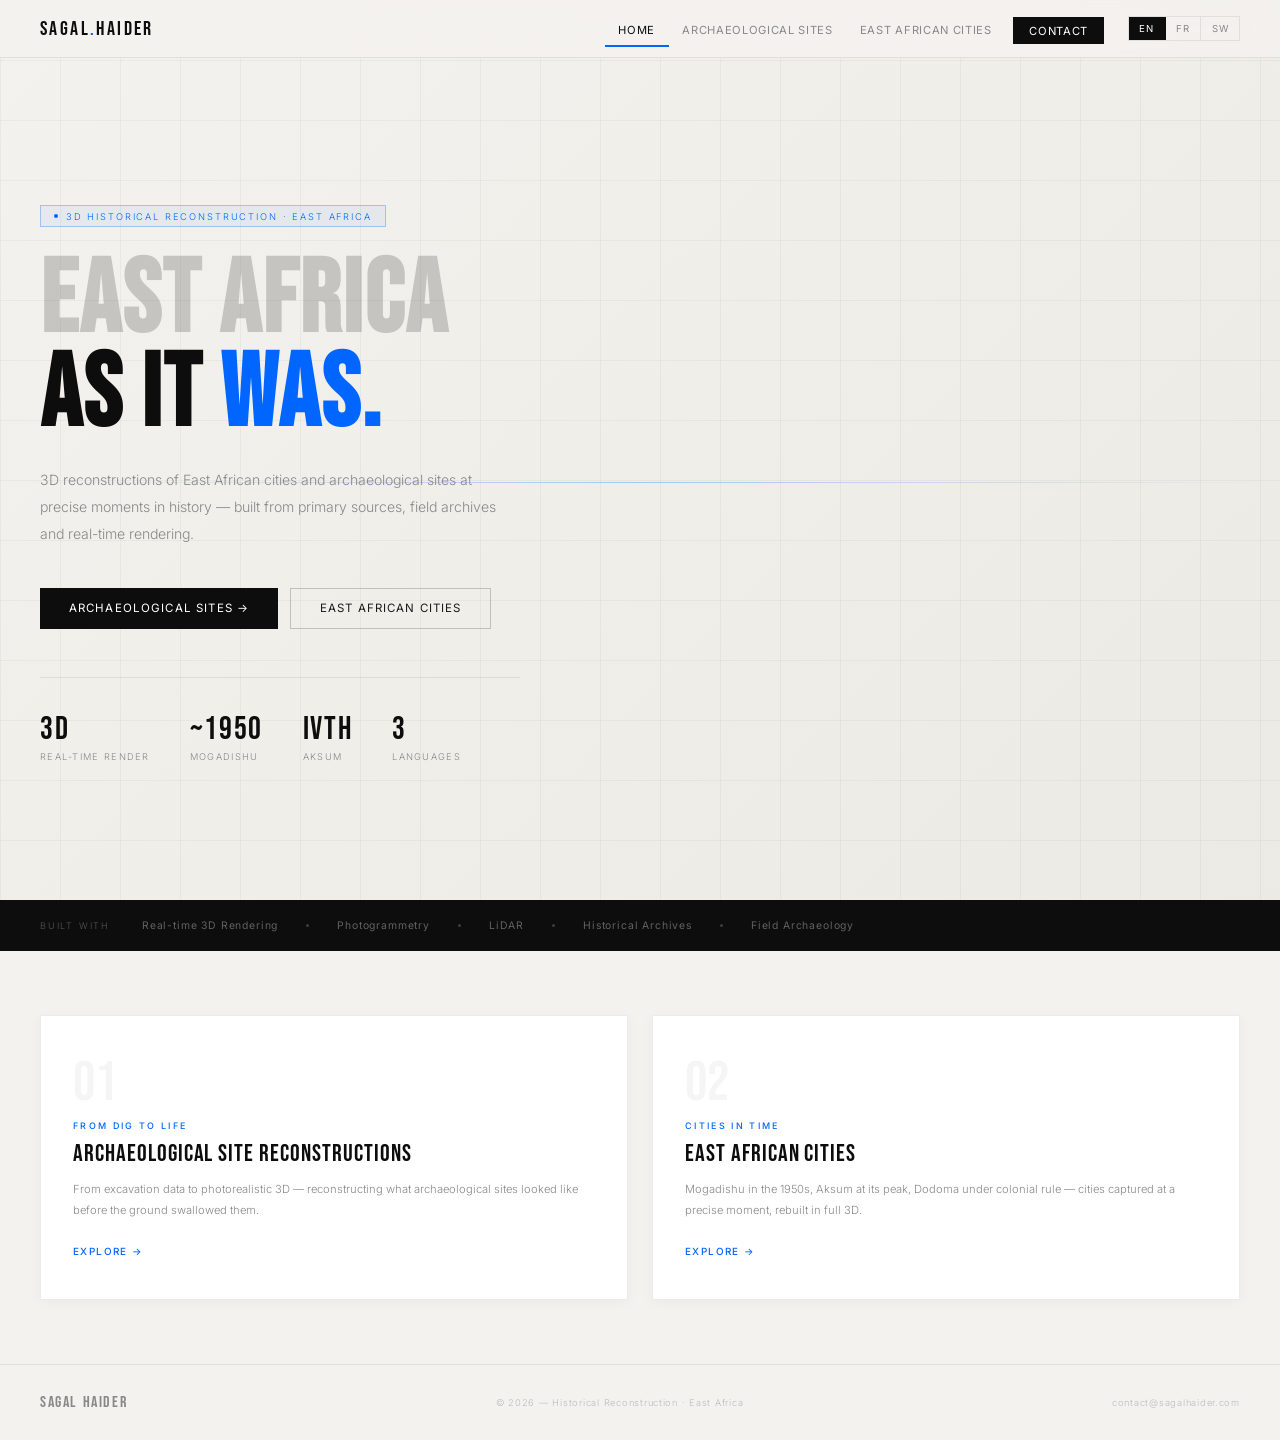
==== index.html @ 7bf19ecd "Premier import du site sagalhaider.com complet" ====
<!DOCTYPE html>
<html lang="en">
<head>
<meta charset="UTF-8">
<meta name="viewport" content="width=device-width, initial-scale=1.0">
<title>Sagal Haider — Historical Reconstruction</title>
<link href="https://fonts.googleapis.com/css2?family=Bebas+Neue&family=Inter:wght@300;400;500;600&display=swap" rel="stylesheet">
<style>
*,*::before,*::after{margin:0;padding:0;box-sizing:border-box}
:root{--bg:#f4f2ee;--bg2:#eceae4;--dark:#0d0d0d;--blue:#0066ff;--blue-light:rgba(0,102,255,0.08);--border:rgba(0,0,0,0.08);--muted:#888;--text:#1a1a1a}
html{scroll-behavior:smooth}
body{background:var(--bg);color:var(--text);font-family:'Inter',sans-serif;font-weight:300;overflow-x:hidden}
nav{position:fixed;top:0;left:0;right:0;z-index:100;display:flex;justify-content:space-between;align-items:center;padding:1rem 2.5rem;background:rgba(244,242,238,0.94);backdrop-filter:blur(16px);border-bottom:1px solid var(--border)}
.nav-logo{font-family:'Bebas Neue',sans-serif;font-size:1.25rem;letter-spacing:0.12em;color:var(--dark)}
.nav-logo span{color:var(--blue)}
.nav-right{display:flex;align-items:center;gap:0.5rem}
.nav-links{display:flex;gap:0;list-style:none;align-items:center}
.nav-links a{color:var(--muted);text-decoration:none;font-size:0.7rem;letter-spacing:0.06em;padding:0.45rem 0.85rem;transition:color 0.2s;text-transform:uppercase;font-weight:400}
.nav-links a:hover{color:var(--dark)}
.nav-links a.active{color:var(--dark);border-bottom:2px solid var(--blue)}
.nav-links a.nav-cta{background:var(--dark);color:#fff;padding:0.42rem 1rem;margin-left:0.5rem;border-bottom:none}
.nav-links a.nav-cta:hover{background:var(--blue)}
.lang-switcher{display:flex;border:1px solid var(--border);overflow:hidden;margin-left:1rem}
.lang-btn{padding:0.38rem 0.65rem;font-size:0.6rem;letter-spacing:0.1em;cursor:pointer;border:none;background:none;color:var(--muted);font-family:'Inter',sans-serif;transition:all 0.2s;border-right:1px solid var(--border);font-weight:400}
.lang-btn:last-child{border-right:none}
.lang-btn.active{background:var(--dark);color:#fff}
.hamburger{display:none;flex-direction:column;gap:5px;cursor:pointer;padding:4px;background:none;border:none}
.hamburger span{display:block;width:22px;height:1.5px;background:var(--dark);transition:all 0.3s}
.mobile-menu{display:none;position:fixed;top:56px;left:0;right:0;bottom:0;background:var(--bg);z-index:99;flex-direction:column;padding:2rem;gap:0;border-top:1px solid var(--border);overflow-y:auto}
.mobile-menu.open{display:flex}
.mobile-menu a{color:var(--text);text-decoration:none;font-size:1.1rem;font-weight:400;padding:1rem 0;border-bottom:1px solid var(--border);letter-spacing:0.05em}
.mobile-menu a.nav-cta{margin-top:1rem;background:var(--dark);color:#fff;padding:0.85rem 1.5rem;text-align:center;border-bottom:none}
.mobile-lang{display:flex;gap:0.5rem;margin-top:1.5rem}
.mobile-lang button{flex:1;padding:0.65rem;font-size:0.75rem;letter-spacing:0.1em;cursor:pointer;border:1px solid var(--border);background:none;color:var(--muted);font-family:'Inter',sans-serif;font-weight:400}
.mobile-lang button.active{background:var(--dark);color:#fff;border-color:var(--dark)}
.hero{min-height:100vh;display:flex;flex-direction:column;justify-content:center;align-items:flex-start;position:relative;overflow:hidden;padding:7rem 2.5rem 3rem}
.hero-bg{position:absolute;inset:0;background:linear-gradient(135deg,var(--bg) 0%,var(--bg2) 100%)}
.hero-grid{position:absolute;inset:0;background-image:linear-gradient(rgba(0,0,0,0.04) 1px,transparent 1px),linear-gradient(90deg,rgba(0,0,0,0.04) 1px,transparent 1px);background-size:60px 60px}
.hero-scan{position:absolute;left:0;right:0;height:1px;background:linear-gradient(90deg,transparent,rgba(0,102,255,0.3),transparent);animation:scan 7s linear infinite}
@keyframes scan{0%{top:0;opacity:1}100%{top:100%;opacity:0}}
.hero-content{position:relative;z-index:2;max-width:700px}
.hero-tag{display:inline-flex;align-items:center;gap:0.5rem;padding:0.28rem 0.8rem;border:1px solid rgba(0,102,255,0.3);background:rgba(0,102,255,0.06);font-size:0.58rem;letter-spacing:0.2em;text-transform:uppercase;color:var(--blue);margin-bottom:1.75rem}
.hero-dot{width:4px;height:4px;border-radius:50%;background:var(--blue);animation:blink 2s ease infinite}
@keyframes blink{0%,100%{opacity:1}50%{opacity:0.2}}
h1{font-family:'Bebas Neue',sans-serif;font-size:clamp(3.5rem,8vw,6.5rem);line-height:0.92;letter-spacing:0.02em;margin-bottom:1.5rem;color:var(--dark)}
h1 .blue{color:var(--blue)}
h1 .dim{color:rgba(0,0,0,0.18)}
.hero-sub{font-size:0.88rem;line-height:1.9;color:var(--muted);max-width:480px;margin-bottom:2.5rem}
.hero-actions{display:flex;gap:0.75rem;flex-wrap:wrap}
.btn-dark{display:inline-flex;align-items:center;gap:0.5rem;padding:0.8rem 1.8rem;background:var(--dark);color:#fff;font-size:0.72rem;letter-spacing:0.1em;text-transform:uppercase;cursor:pointer;border:none;font-family:'Inter',sans-serif;transition:background 0.2s;font-weight:400}
.btn-dark:hover{background:var(--blue)}
.btn-outline{display:inline-flex;align-items:center;gap:0.5rem;padding:0.8rem 1.8rem;border:1px solid rgba(0,0,0,0.2);color:var(--text);font-size:0.72rem;letter-spacing:0.1em;text-transform:uppercase;cursor:pointer;background:none;font-family:'Inter',sans-serif;transition:all 0.2s;font-weight:400}
.btn-outline:hover{border-color:var(--dark);color:var(--dark)}
.hero-stats{display:flex;gap:2.5rem;margin-top:3rem;padding-top:2rem;border-top:1px solid var(--border);flex-wrap:wrap}
.sv{font-family:'Bebas Neue',sans-serif;font-size:2rem;letter-spacing:0.05em;color:var(--dark)}
.sl{font-size:0.58rem;letter-spacing:0.14em;text-transform:uppercase;color:var(--muted);margin-top:0.1rem}
.tech-strip{padding:1.2rem 2.5rem;background:var(--dark);display:flex;align-items:center;gap:2rem;overflow-x:auto}
.ts-label{font-size:0.56rem;letter-spacing:0.2em;text-transform:uppercase;color:rgba(255,255,255,0.3);white-space:nowrap}
.ts-items{display:flex;gap:1.75rem;align-items:center}
.ts-dot{width:3px;height:3px;border-radius:50%;background:rgba(255,255,255,0.2)}
.ts-item{font-size:0.65rem;letter-spacing:0.08em;color:rgba(255,255,255,0.35);white-space:nowrap;font-weight:400}
.entry-section{padding:4rem 2.5rem}
.entry-cards{display:grid;grid-template-columns:1fr 1fr;gap:1.5rem}
.entry-card{background:#fff;border:1px solid var(--border);padding:2.5rem 2rem;cursor:pointer;position:relative;overflow:hidden;transition:all 0.3s;box-shadow:0 2px 12px rgba(0,0,0,0.04)}
.entry-card:hover{box-shadow:0 8px 32px rgba(0,0,0,0.1);border-color:rgba(0,102,255,0.2);transform:translateY(-2px)}
.entry-card::after{content:'';position:absolute;bottom:0;left:0;right:0;height:3px;background:var(--blue);transform:scaleX(0);transform-origin:left;transition:transform 0.35s}
.entry-card:hover::after{transform:scaleX(1)}
.entry-num{font-family:'Bebas Neue',sans-serif;font-size:3.5rem;color:rgba(0,0,0,0.04);line-height:1;margin-bottom:0.5rem}
.entry-label{font-size:0.56rem;letter-spacing:0.26em;text-transform:uppercase;color:var(--blue);margin-bottom:0.6rem;font-weight:500}
.entry-title{font-family:'Bebas Neue',sans-serif;font-size:1.5rem;letter-spacing:0.04em;margin-bottom:0.75rem;line-height:1.1;color:var(--dark)}
.entry-desc{font-size:0.7rem;line-height:1.85;color:var(--muted)}
.entry-arrow{display:inline-flex;align-items:center;gap:0.4rem;margin-top:1.5rem;font-size:0.62rem;letter-spacing:0.14em;text-transform:uppercase;color:var(--blue);font-weight:500;transition:gap 0.2s}
.entry-card:hover .entry-arrow{gap:0.7rem}
.page{display:none;min-height:100vh;padding:6rem 2.5rem 3rem}
.page.active{display:block}
.back-btn{display:inline-flex;align-items:center;gap:0.5rem;font-size:0.62rem;letter-spacing:0.14em;text-transform:uppercase;color:var(--muted);cursor:pointer;border:none;background:none;font-family:'Inter',sans-serif;margin-bottom:2rem;transition:color 0.2s;font-weight:400}
.back-btn:hover{color:var(--dark)}
.page-header{margin-bottom:3rem;padding-bottom:2rem;border-bottom:1px solid var(--border)}
.page-eye{font-size:0.58rem;letter-spacing:0.26em;text-transform:uppercase;color:var(--blue);margin-bottom:0.5rem;font-weight:500}
.page-title{font-family:'Bebas Neue',sans-serif;font-size:clamp(2.2rem,5vw,3.5rem);letter-spacing:0.04em;color:var(--dark)}
.page-sub{font-size:0.76rem;line-height:1.9;color:var(--muted);max-width:540px;margin-top:0.65rem}
.video-grid{display:grid;grid-template-columns:repeat(2,1fr);gap:1.5rem}
.video-card{background:#fff;border:1px solid var(--border);overflow:hidden;box-shadow:0 2px 12px rgba(0,0,0,0.04)}
.video-slot{position:relative;aspect-ratio:16/9;background:var(--dark);overflow:hidden;cursor:pointer}
.video-slot video{width:100%;height:100%;object-fit:cover;display:block}
.video-placeholder{width:100%;height:100%;display:flex;flex-direction:column;align-items:center;justify-content:center;gap:0.75rem;background:linear-gradient(135deg,#111 0%,#1a1a2e 100%)}
.video-grid-lines{position:absolute;inset:0;background-image:linear-gradient(rgba(255,255,255,0.03) 1px,transparent 1px),linear-gradient(90deg,rgba(255,255,255,0.03) 1px,transparent 1px);background-size:40px 40px}
.play-btn{width:52px;height:52px;border-radius:50%;background:rgba(0,102,255,0.9);display:flex;align-items:center;justify-content:center;position:relative;z-index:1;transition:transform 0.2s;cursor:pointer}
.play-btn:hover{transform:scale(1.1)}
.video-label-overlay{position:absolute;bottom:0;left:0;right:0;padding:1rem;background:linear-gradient(to top,rgba(0,0,0,0.7),transparent);z-index:1}
.video-badge{font-size:0.52rem;letter-spacing:0.2em;text-transform:uppercase;color:rgba(255,255,255,0.5);margin-bottom:0.2rem}
.video-title-overlay{font-size:0.78rem;color:#fff;font-weight:500}
.video-info{padding:1.25rem}
.video-loc{font-size:0.56rem;letter-spacing:0.22em;text-transform:uppercase;color:var(--blue);margin-bottom:0.3rem;font-weight:500}
.video-name{font-size:0.9rem;font-weight:500;color:var(--dark);margin-bottom:0.4rem}
.video-desc{font-size:0.68rem;line-height:1.8;color:var(--muted)}
.video-tags{display:flex;gap:0.3rem;flex-wrap:wrap;margin-top:0.85rem}
.vtag{font-size:0.5rem;letter-spacing:0.1em;text-transform:uppercase;padding:0.2rem 0.5rem;border:1px solid var(--border);color:var(--muted)}
.approach{margin-top:3rem;padding:2.5rem;background:var(--dark);display:grid;grid-template-columns:1fr 1.6fr;gap:3.5rem;align-items:center}
.aq{font-family:'Bebas Neue',sans-serif;font-size:clamp(1.6rem,2.5vw,2.4rem);line-height:1.1;letter-spacing:0.04em;color:#fff}
.aq .blue{color:#4d94ff}
.ab p{font-size:0.74rem;line-height:2;color:rgba(255,255,255,0.45)}
.ab p+p{margin-top:0.75rem}
.contact-grid{display:grid;grid-template-columns:1fr 1.2fr;gap:4rem;align-items:start}
.contact-info p{font-size:0.76rem;line-height:2;color:var(--muted);margin-bottom:1.25rem}
.contact-mail{display:inline-flex;align-items:center;gap:0.4rem;font-size:0.78rem;color:var(--blue);text-decoration:none;font-weight:500;border-bottom:1px solid rgba(0,102,255,0.3);padding-bottom:0.2rem}
.form-group{margin-bottom:1.1rem}
.form-label{display:block;font-size:0.58rem;letter-spacing:0.18em;text-transform:uppercase;color:var(--muted);margin-bottom:0.45rem;font-weight:500}
.form-input,.form-textarea,.form-select{width:100%;background:#fff;border:1px solid var(--border);color:var(--text);font-family:'Inter',sans-serif;font-size:0.78rem;padding:0.7rem 0.95rem;outline:none;transition:border-color 0.2s;font-weight:300;-webkit-appearance:none}
.form-input:focus,.form-textarea:focus,.form-select:focus{border-color:var(--blue)}
.form-textarea{resize:vertical;min-height:110px}
.submit-btn{width:100%;padding:0.88rem;background:var(--dark);color:#fff;border:none;font-family:'Inter',sans-serif;font-size:0.72rem;letter-spacing:0.14em;text-transform:uppercase;cursor:pointer;transition:background 0.2s;margin-top:0.5rem;font-weight:400}
.submit-btn:hover{background:var(--blue)}
.success-msg{display:none;padding:0.9rem;border:1px solid rgba(0,102,255,0.25);background:rgba(0,102,255,0.06);font-size:0.7rem;color:var(--blue);margin-top:0.75rem}
footer{padding:1.75rem 2.5rem;display:flex;justify-content:space-between;align-items:center;border-top:1px solid var(--border);flex-wrap:wrap;gap:0.75rem}
.fb{font-family:'Bebas Neue',sans-serif;font-size:1rem;letter-spacing:0.1em;color:var(--muted)}
.fc{font-size:0.58rem;color:#bbb;letter-spacing:0.08em}
@media(max-width:768px){
  nav{padding:1rem 1.25rem}
  .nav-links{display:none}
  .hamburger{display:flex}
  .lang-switcher{display:none}
  .hero{padding:5.5rem 1.25rem 2.5rem}
  h1{font-size:clamp(3rem,12vw,4.5rem)}
  .hero-stats{gap:1.5rem}
  .entry-section{padding:2.5rem 1.25rem}
  .entry-cards{grid-template-columns:1fr;gap:1rem}
  .page{padding:5rem 1.25rem 2.5rem}
  .video-grid{grid-template-columns:1fr}
  .approach{grid-template-columns:1fr;gap:1.5rem;padding:1.75rem}
  .contact-grid{grid-template-columns:1fr;gap:2rem}
  .tech-strip{padding:1rem 1.25rem}
  footer{padding:1.5rem 1.25rem}
}
</style>
</head>
<body>

<nav>
  <div class="nav-logo">SAGAL<span>.</span>HAIDER</div>
  <div class="nav-right">
    <ul class="nav-links">
      <li><a href="#" onclick="showHome(event)" class="active" id="nav-home" data-i18n="nav.home">Home</a></li>
      <li><a href="#" onclick="showPage('archaeology',event)" id="nav-archaeology" data-i18n="nav.archaeology">Archaeological Sites</a></li>
      <li><a href="#" onclick="showPage('cities',event)" id="nav-cities" data-i18n="nav.cities">East African Cities</a></li>
      <li><a href="#" onclick="showPage('contact',event)" id="nav-contact" class="nav-cta" data-i18n="nav.contact">Contact</a></li>
    </ul>
    <div class="lang-switcher">
      <button class="lang-btn active" onclick="setLang('en',this)">EN</button>
      <button class="lang-btn" onclick="setLang('fr',this)">FR</button>
      <button class="lang-btn" onclick="setLang('sw',this)">SW</button>
    </div>
    <button class="hamburger" onclick="toggleMenu()" aria-label="Menu">
      <span></span><span></span><span></span>
    </button>
  </div>
</nav>

<div class="mobile-menu" id="mobile-menu">
  <a href="#" onclick="showHome(event);toggleMenu()">&#127968; <span data-i18n="nav.home">Home</span></a>
  <a href="#" onclick="showPage('archaeology',event);toggleMenu()" data-i18n="nav.archaeology">Archaeological Sites</a>
  <a href="#" onclick="showPage('cities',event);toggleMenu()" data-i18n="nav.cities">East African Cities</a>
  <a href="#" onclick="showPage('contact',event);toggleMenu()" class="nav-cta" data-i18n="nav.contact">Contact</a>
  <div class="mobile-lang">
    <button class="active" onclick="setLang('en',this);syncMobileLang(this)">EN</button>
    <button onclick="setLang('fr',this);syncMobileLang(this)">FR</button>
    <button onclick="setLang('sw',this);syncMobileLang(this)">SW</button>
  </div>
</div>

<!-- HOME -->
<div id="page-home">
  <section class="hero">
    <div class="hero-bg"></div>
    <div class="hero-grid"></div>
    <div class="hero-scan"></div>
    <div class="hero-content">
      <div class="hero-tag"><span class="hero-dot"></span><span data-i18n="hero.tag">3D Historical Reconstruction · East Africa</span></div>
      <h1><span class="dim" data-i18n="hero.h1a">East Africa</span><br><span data-i18n="hero.h1b2">as it </span><span class="blue" data-i18n="hero.h1b">was.</span></h1>
      <p class="hero-sub" data-i18n="hero.sub">3D reconstructions of East African cities and archaeological sites at precise moments in history — built from primary sources, field archives and real-time rendering.</p>
      <div class="hero-actions">
        <button class="btn-dark" onclick="showPage('archaeology',null)" data-i18n="cta.arch">Archaeological Sites &#8594;</button>
        <button class="btn-outline" onclick="showPage('cities',null)" data-i18n="cta.cities">East African Cities</button>
      </div>
      <div class="hero-stats">
        <div><div class="sv">3D</div><div class="sl" data-i18n="stat.render">Real-time render</div></div>
        <div><div class="sv">~1950</div><div class="sl">Mogadishu</div></div>
        <div><div class="sv">IVth</div><div class="sl">Aksum</div></div>
        <div><div class="sv">3</div><div class="sl" data-i18n="stat.lang">Languages</div></div>
      </div>
    </div>
  </section>
  <div class="tech-strip">
    <span class="ts-label">Built with</span>
    <div class="ts-items">
      <span class="ts-item">Real-time 3D Rendering</span><span class="ts-dot"></span>
      <span class="ts-item">Photogrammetry</span><span class="ts-dot"></span>
      <span class="ts-item">LiDAR</span><span class="ts-dot"></span>
      <span class="ts-item">Historical Archives</span><span class="ts-dot"></span>
      <span class="ts-item">Field Archaeology</span>
    </div>
  </div>
  <div class="entry-section">
    <div class="entry-cards">
      <div class="entry-card" onclick="showPage('archaeology',null)">
        <div class="entry-num">01</div>
        <div class="entry-label" data-i18n="card1.label">From dig to life</div>
        <div class="entry-title" data-i18n="card1.title">Archaeological Site Reconstructions</div>
        <p class="entry-desc" data-i18n="card1.desc">From excavation data to photorealistic 3D — reconstructing what archaeological sites looked like before the ground swallowed them.</p>
        <div class="entry-arrow" data-i18n="explore">Explore &#8594;</div>
      </div>
      <div class="entry-card" onclick="showPage('cities',null)">
        <div class="entry-num">02</div>
        <div class="entry-label" data-i18n="card2.label">Cities in time</div>
        <div class="entry-title" data-i18n="card2.title">East African Cities</div>
        <p class="entry-desc" data-i18n="card2.desc">Mogadishu in the 1950s, Aksum at its peak, Dodoma under colonial rule — cities captured at a precise moment, rebuilt in full 3D.</p>
        <div class="entry-arrow" data-i18n="explore">Explore &#8594;</div>
      </div>
    </div>
  </div>
  <footer><div class="fb">SAGAL HAIDER</div><div class="fc" data-i18n="footer.copy">&#169; 2026 &#8212; Historical Reconstruction &#183; East Africa</div><div class="fc">contact@sagalhaider.com</div></footer>
</div>

<!-- ARCHAEOLOGY PAGE -->
<div id="page-archaeology" class="page">
  <button class="back-btn" onclick="showHome(null)">&#8592; <span data-i18n="back">Back</span></button>
  <div class="page-header">
    <div class="page-eye">01 &#183; <span data-i18n="card1.label">From dig to life</span></div>
    <div class="page-title" data-i18n="card1.title">Archaeological Site Reconstructions</div>
    <p class="page-sub" data-i18n="arch.sub">Using excavation reports, field surveys and photogrammetry to reconstruct sites as they once stood &#8212; with rigour and no romanticism.</p>
  </div>
  <div class="video-grid">
    <div class="video-card">
      <div class="video-slot">
        <!-- Replace with: <video src="videos/opone.mp4" controls poster="images/opone-thumb.jpg"></video> -->
        <div class="video-placeholder">
          <div class="video-grid-lines"></div>
          <div class="play-btn"><svg width="16" height="18" viewBox="0 0 16 18" fill="white"><path d="M1 1l14 8L1 17V1z"/></svg></div>
        </div>
        <div class="video-label-overlay">
          <div class="video-badge">IInd century &#183; Somalia</div>
          <div class="video-title-overlay">Port of Opone &#8212; Flyover</div>
        </div>
      </div>
      <div class="video-info">
        <div class="video-loc">Somalia &#183; Opone</div>
        <div class="video-name" data-i18n="opone.title">The Port of Opone</div>
        <p class="video-desc" data-i18n="opone.desc">Aerial flyover of the ancient Somali trading port at its commercial peak &#8212; reconstructed from excavation data.</p>
        <div class="video-tags"><span class="vtag">Flyover</span><span class="vtag">Excavation data</span><span class="vtag">Photogrammetry</span></div>
      </div>
    </div>
    <div class="video-card">
      <div class="video-slot">
        <!-- Replace with: <video src="videos/gedi.mp4" controls poster="images/gedi-thumb.jpg"></video> -->
        <div class="video-placeholder">
          <div class="video-grid-lines"></div>
          <div class="play-btn"><svg width="16" height="18" viewBox="0 0 16 18" fill="white"><path d="M1 1l14 8L1 17V1z"/></svg></div>
        </div>
        <div class="video-label-overlay">
          <div class="video-badge">Xth century &#183; Kenya</div>
          <div class="video-title-overlay">Gedi &#8212; Street immersion</div>
        </div>
      </div>
      <div class="video-info">
        <div class="video-loc">Kenya &#183; Gedi</div>
        <div class="video-name" data-i18n="gedi.title">Gedi &#8212; The Silent City</div>
        <p class="video-desc" data-i18n="gedi.desc">Ground-level immersion through the Swahili city of Gedi &#8212; mosques, palaces and coral-stone streets rebuilt from field surveys.</p>
        <div class="video-tags"><span class="vtag">Immersion</span><span class="vtag">Field surveys</span><span class="vtag">3D</span></div>
      </div>
    </div>
  </div>
  <div class="approach">
    <div class="aq"><span data-i18n="approach.arch.q1">No</span><br><span class="blue" data-i18n="approach.arch.q2">romanticisation.</span><br><span data-i18n="approach.arch.q3">Historical rigour.</span></div>
    <div class="ab">
      <p data-i18n="approach.arch.p1">Every reconstruction starts from primary sources &#8212; excavation reports, field photographs, soil stratigraphy, period plans.</p>
      <p data-i18n="approach.arch.p2">Where sources are incomplete, uncertainty is documented &#8212; not filled with imagination.</p>
    </div>
  </div>
  <footer><div class="fb">SAGAL HAIDER</div><div class="fc" data-i18n="footer.copy">&#169; 2026 &#8212; Historical Reconstruction &#183; East Africa</div><div class="fc">contact@sagalhaider.com</div></footer>
</div>

<!-- CITIES PAGE -->
<div id="page-cities" class="page">
  <button class="back-btn" onclick="showHome(null)">&#8592; <span data-i18n="back">Back</span></button>
  <div class="page-header">
    <div class="page-eye">02 &#183; <span data-i18n="card2.label">Cities in time</span></div>
    <div class="page-title" data-i18n="card2.title">East African Cities</div>
    <p class="page-sub" data-i18n="cities.sub">Cities reconstructed at a precise moment in their history &#8212; documented, modelled, rendered.</p>
  </div>
  <div class="video-grid">
    <div class="video-card">
      <div class="video-slot">
        <!-- Replace with: <video src="videos/mogadishu.mp4" controls poster="images/mogadishu-thumb.jpg"></video> -->
        <div class="video-placeholder">
          <div class="video-grid-lines"></div>
          <div class="play-btn"><svg width="16" height="18" viewBox="0 0 16 18" fill="white"><path d="M1 1l14 8L1 17V1z"/></svg></div>
        </div>
        <div class="video-label-overlay">
          <div class="video-badge">~1950 &#183; Somalia</div>
          <div class="video-title-overlay">Mogadishu &#8212; Street level</div>
        </div>
      </div>
      <div class="video-info">
        <div class="video-loc">Somalia &#183; Mogadishu</div>
        <div class="video-name" data-i18n="mogadishu.title">Mogadishu Before the War</div>
        <p class="video-desc" data-i18n="mogadishu.desc">Street-level immersion through 1950s Mogadishu &#8212; Italian colonial boulevards and traditional neighbourhoods from photographic archives.</p>
        <div class="video-tags"><span class="vtag">Immersion</span><span class="vtag">Archives</span><span class="vtag">3D</span></div>
      </div>
    </div>
    <div class="video-card">
      <div class="video-slot">
        <!-- Replace with: <video src="videos/aksum.mp4" controls poster="images/aksum-thumb.jpg"></video> -->
        <div class="video-placeholder">
          <div class="video-grid-lines"></div>
          <div class="play-btn"><svg width="16" height="18" viewBox="0 0 16 18" fill="white"><path d="M1 1l14 8L1 17V1z"/></svg></div>
        </div>
        <div class="video-label-overlay">
          <div class="video-badge">IVth century &#183; Ethiopia</div>
          <div class="video-title-overlay">Aksum &#8212; Aerial view</div>
        </div>
      </div>
      <div class="video-info">
        <div class="video-loc">Ethiopia &#183; Aksum</div>
        <div class="video-name" data-i18n="aksum.title">Aksum at Its Peak</div>
        <p class="video-desc" data-i18n="aksum.desc">Aerial and street view of the kingdom of Aksum &#8212; obelisks, palaces and trade routes from archaeological excavations.</p>
        <div class="video-tags"><span class="vtag">Flyover</span><span class="vtag">Archaeology</span><span class="vtag">3D</span></div>
      </div>
    </div>
  </div>
  <div class="approach">
    <div class="aq"><span data-i18n="approach.cities.q1">A city</span><br><span data-i18n="approach.cities.q2">at a </span><span class="blue" data-i18n="approach.cities.q3">precise</span><br><span data-i18n="approach.cities.q4">moment.</span></div>
    <div class="ab">
      <p data-i18n="approach.cities.p1">Mogadishu in the 1950s is not a lost city. It is a living city with a history and inhabitants. Reconstructing it means showing what existed &#8212; without romanticism.</p>
      <p data-i18n="approach.cities.p2">Every project is built from primary sources: archives, period plans, testimonies &#8212; rendered in full real-time 3D.</p>
    </div>
  </div>
  <footer><div class="fb">SAGAL HAIDER</div><div class="fc" data-i18n="footer.copy">&#169; 2026 &#8212; Historical Reconstruction &#183; East Africa</div><div class="fc">contact@sagalhaider.com</div></footer>
</div>

<!-- CONTACT PAGE -->
<div id="page-contact" class="page">
  <button class="back-btn" onclick="showHome(null)">&#8592; <span data-i18n="back">Back</span></button>
  <div class="page-header">
    <div class="page-eye" data-i18n="nav.contact">Contact &amp; Suggestions</div>
    <div class="page-title" data-i18n="contact.title">Get in Touch</div>
    <p class="page-sub" data-i18n="contact.sub">A suggestion for a city or site? Archival material to share? A collaboration in mind?</p>
  </div>
  <div class="contact-grid">
    <div class="contact-info">
      <p data-i18n="contact.p1">Historians, archaeologists, diaspora communities and curious minds are all welcome to contribute suggestions, sources or feedback.</p>
      <p data-i18n="contact.p2">You can also reach me directly:</p>
      <a href="mailto:contact@sagalhaider.com" class="contact-mail">contact@sagalhaider.com &#8594;</a>
    </div>
    <div>
      <div class="form-group"><label class="form-label" data-i18n="form.name">Your name</label><input class="form-input" type="text" id="f-name"></div>
      <div class="form-group"><label class="form-label" data-i18n="form.email">Your email</label><input class="form-input" type="email" id="f-email"></div>
      <div class="form-group">
        <label class="form-label" data-i18n="form.type">Type of message</label>
        <select class="form-select" id="f-type">
          <option value="" data-i18n="form.select">Select...</option>
          <option data-i18n="form.opt1">Site or city suggestion</option>
          <option data-i18n="form.opt2">Archival material to share</option>
          <option data-i18n="form.opt3">Collaboration proposal</option>
          <option data-i18n="form.opt4">General feedback</option>
          <option data-i18n="form.opt5">Other</option>
        </select>
      </div>
      <div class="form-group"><label class="form-label" data-i18n="form.msg">Your message</label><textarea class="form-textarea" id="f-msg"></textarea></div>
      <button class="submit-btn" onclick="submitForm()" data-i18n="form.send">Send message &#8594;</button>
      <div class="success-msg" id="success-msg" data-i18n="form.success">&#10003; Message sent &#8212; thank you!</div>
    </div>
  </div>
  <footer><div class="fb">SAGAL HAIDER</div><div class="fc" data-i18n="footer.copy">&#169; 2026 &#8212; Historical Reconstruction &#183; East Africa</div><div class="fc">contact@sagalhaider.com</div></footer>
</div>

<script>
const T={en:{"nav.home":"Home","nav.archaeology":"Archaeological Sites","nav.cities":"East African Cities","nav.contact":"Contact & Suggestions","hero.tag":"3D Historical Reconstruction · East Africa","hero.h1a":"East Africa","hero.h1b2":"as it ","hero.h1b":"was.","hero.sub":"3D reconstructions of East African cities and archaeological sites at precise moments in history — built from primary sources, field archives and real-time rendering.","cta.arch":"Archaeological Sites →","cta.cities":"East African Cities","stat.render":"Real-time render","stat.lang":"Languages","card1.label":"From dig to life","card1.title":"Archaeological Site Reconstructions","card1.desc":"From excavation data to photorealistic 3D — reconstructing what archaeological sites looked like before the ground swallowed them.","card2.label":"Cities in time","card2.title":"East African Cities","card2.desc":"Mogadishu in the 1950s, Aksum at its peak, Dodoma under colonial rule — cities captured at a precise moment, rebuilt in full 3D.","explore":"Explore →","back":"Back","arch.sub":"Using excavation reports, field surveys and photogrammetry to reconstruct sites as they once stood — with rigour and no romanticism.","cities.sub":"Cities reconstructed at a precise moment in their history — documented, modelled, rendered.","opone.title":"The Port of Opone","opone.desc":"Aerial flyover of the ancient Somali trading port at its commercial peak — reconstructed from excavation data.","gedi.title":"Gedi — The Silent City","gedi.desc":"Ground-level immersion through the Swahili city of Gedi — mosques, palaces and coral-stone streets rebuilt from field surveys.","mogadishu.title":"Mogadishu Before the War","mogadishu.desc":"Street-level immersion through 1950s Mogadishu — Italian colonial boulevards and traditional neighbourhoods from photographic archives.","aksum.title":"Aksum at Its Peak","aksum.desc":"Aerial and street view of the kingdom of Aksum — obelisks, palaces and trade routes from archaeological excavations.","approach.arch.q1":"No","approach.arch.q2":"romanticisation.","approach.arch.q3":"Historical rigour.","approach.arch.p1":"Every reconstruction starts from primary sources — excavation reports, field photographs, soil stratigraphy, period plans.","approach.arch.p2":"Where sources are incomplete, uncertainty is documented — not filled with imagination.","approach.cities.q1":"A city","approach.cities.q2":"at a ","approach.cities.q3":"precise","approach.cities.q4":"moment.","approach.cities.p1":"Mogadishu in the 1950s is not a lost city. It is a living city with a history and inhabitants. Reconstructing it means showing what existed — without romanticism.","approach.cities.p2":"Every project is built from primary sources: archives, period plans, testimonies — rendered in full real-time 3D.","contact.title":"Get in Touch","contact.sub":"A suggestion for a city or site? Archival material to share? A collaboration in mind?","contact.p1":"Historians, archaeologists, diaspora communities and curious minds are all welcome to contribute suggestions, sources or feedback.","contact.p2":"You can also reach me directly:","form.name":"Your name","form.email":"Your email","form.type":"Type of message","form.select":"Select...","form.msg":"Your message","form.send":"Send message →","form.opt1":"Site or city suggestion","form.opt2":"Archival material to share","form.opt3":"Collaboration proposal","form.opt4":"General feedback","form.opt5":"Other","form.success":"✓ Message sent — thank you!","footer.copy":"© 2026 — Historical Reconstruction · East Africa"},
fr:{"nav.home":"Accueil","nav.archaeology":"Sites archéologiques","nav.cities":"Villes d'Afrique de l'Est","nav.contact":"Contact & Suggestions","hero.tag":"Reconstitution historique 3D · Afrique de l'Est","hero.h1a":"L'Afrique de l'Est","hero.h1b2":"telle qu'elle ","hero.h1b":"était.","hero.sub":"Reconstitutions 3D de villes et sites archéologiques d'Afrique de l'Est à des moments précis — à partir de sources primaires et rendu temps réel.","cta.arch":"Sites archéologiques →","cta.cities":"Villes d'Afrique de l'Est","stat.render":"Rendu temps réel","stat.lang":"Langues","card1.label":"De la fouille à la vie","card1.title":"Reconstitution de sites archéologiques","card1.desc":"Des données de fouilles à la 3D photoréaliste — reconstituer ce qu'étaient les sites avant que la terre ne les engloutisse.","card2.label":"Les villes dans le temps","card2.title":"Villes d'Afrique de l'Est","card2.desc":"Mogadishu dans les années 1950, Aksum à son apogée, Dodoma sous la colonisation — des villes capturées à un moment précis.","explore":"Explorer →","back":"Retour","arch.sub":"Rapports de fouilles, relevés et photogrammétrie pour reconstituer les sites tels qu'ils étaient — avec rigueur, sans romantisme.","cities.sub":"Des villes reconstituées à un moment précis — documentées, modélisées, rendues.","opone.title":"Le port d'Opone","opone.desc":"Survol aérien de l'ancien port somalien à son apogée — reconstitué à partir de données de fouilles.","gedi.title":"Gedi — La cité silencieuse","gedi.desc":"Immersion au sol dans la cité swahili de Gedi — mosquées, palais et ruelles en corail d'après les relevés de terrain.","mogadishu.title":"Mogadishu avant la guerre","mogadishu.desc":"Immersion dans Mogadishu des années 1950 — boulevards coloniaux italiens et quartiers traditionnels d'après archives photographiques.","aksum.title":"Aksum à son apogée","aksum.desc":"Vue aérienne et au sol du royaume d'Aksum — obélisques, palais et routes commerciales d'après fouilles archéologiques.","approach.arch.q1":"Sans","approach.arch.q2":"romantisme.","approach.arch.q3":"Rigueur historique.","approach.arch.p1":"Chaque reconstitution part de sources primaires — rapports de fouilles, photos de terrain, stratigraphie, plans d'époque.","approach.arch.p2":"Là où les sources sont incomplètes, l'incertitude est documentée — jamais comblée par l'imagination.","approach.cities.q1":"Une ville","approach.cities.q2":"à un moment ","approach.cities.q3":"précis","approach.cities.q4":"de son histoire.","approach.cities.p1":"Mogadishu dans les années 1950 n'est pas une ville perdue. C'est une ville vivante. La reconstituer, c'est montrer ce qui a existé — sans romantisme.","approach.cities.p2":"Chaque projet part de sources primaires : archives, plans d'époque, témoignages — rendu en 3D temps réel.","contact.title":"Nous contacter","contact.sub":"Une suggestion de ville ou de site ? Des archives à partager ? Un projet de collaboration ?","contact.p1":"Historiens, archéologues, diasporas et curieux sont bienvenus pour partager suggestions, sources ou retours.","contact.p2":"Vous pouvez aussi me contacter directement :","form.name":"Votre nom","form.email":"Votre email","form.type":"Type de message","form.select":"Choisir...","form.msg":"Votre message","form.send":"Envoyer →","form.opt1":"Suggestion de site ou ville","form.opt2":"Archives à partager","form.opt3":"Proposition de collaboration","form.opt4":"Retour général","form.opt5":"Autre","form.success":"✓ Message envoyé — merci !","footer.copy":"© 2026 — Reconstitution historique · Afrique de l'Est"},
sw:{"nav.home":"Nyumbani","nav.archaeology":"Maeneo ya Kiakiolojia","nav.cities":"Miji ya Afrika Mashariki","nav.contact":"Mawasiliano","hero.tag":"Ujenzi wa Kihistoria 3D · Afrika Mashariki","hero.h1a":"Afrika Mashariki","hero.h1b2":"ilivyo","hero.h1b":"kuwa.","hero.sub":"Ujenzi wa 3D wa miji na maeneo ya kiakiolojia ya Afrika Mashariki — kutoka vyanzo vya msingi na uwakilishi wa wakati halisi.","cta.arch":"Maeneo ya Kiakiolojia →","cta.cities":"Miji ya Afrika Mashariki","stat.render":"Uwakilishi wa sasa","stat.lang":"Lugha","card1.label":"Kutoka uchimbaji hadi uhai","card1.title":"Ujenzi wa Maeneo ya Kiakiolojia","card1.desc":"Kutoka data za uchimbaji hadi 3D — kujenga upya maeneo ya kiakiolojia yalivyoonekana.","card2.label":"Miji katika wakati","card2.title":"Miji ya Afrika Mashariki","card2.desc":"Mogadishu miaka ya 1950, Aksum kilele chake, Dodoma chini ya ukoloni — miji iliyonaswa wakati maalum.","explore":"Chunguza →","back":"Rudi","arch.sub":"Kutumia ripoti za uchimbaji na fotogrammeti kujenga upya maeneo — kwa udhibiti na bila hisia.","cities.sub":"Miji iliyojengwa upya wakati maalum — iliyoandikwa, iliyoundwa, iliyowakilishwa.","opone.title":"Bandari ya Opone","opone.desc":"Ndege ya juu ya bandari ya kale ya Kisomali — iliyojengwa upya kutoka data za uchimbaji.","gedi.title":"Gedi — Mji wa Kimya","gedi.desc":"Kuzama ardhini katika mji wa Kiswahili wa Gedi — misikiti, majumba na barabara za matumbawe.","mogadishu.title":"Mogadishu Kabla ya Vita","mogadishu.desc":"Kuzama katika Mogadishu ya miaka ya 1950 — barabara za Italia na mitaa ya jadi kutoka kumbukumbu.","aksum.title":"Aksum Kilele Chake","aksum.desc":"Mtazamo wa anga na ardhini wa Aksum — obelisks, majumba na njia za biashara.","approach.arch.q1":"Bila","approach.arch.q2":"hisia.","approach.arch.q3":"Udhibiti wa kihistoria.","approach.arch.p1":"Kila ujenzi huanza kutoka vyanzo vya msingi — ripoti za uchimbaji, picha za uwanjani, mipango ya kipindi.","approach.arch.p2":"Pale vyanzo visipokamilika, kutokuwa na uhakika kunaandikwa — hakuna kujaza kwa mawazo.","approach.cities.q1":"Mji","approach.cities.q2":"wakati ","approach.cities.q3":"maalum","approach.cities.q4":"wa historia.","approach.cities.p1":"Mogadishu miaka ya 1950 si mji uliopotea. Ni mji hai. Kuujenga upya kunamaanisha kuonyesha kilichokuwepo.","approach.cities.p2":"Kila mradi hujengwa kutoka vyanzo vya msingi: kumbukumbu, mipango, ushuhuda — katika 3D ya wakati halisi.","contact.title":"Wasiliana Nasi","contact.sub":"Pendekezo la mji? Nyenzo za kumbukumbu? Ushirikiano?","contact.p1":"Wanahistoria, wachimbaji, diaspora na watu wanaopenda kujua wanakaribishwa.","contact.p2":"Unaweza pia kunifikia moja kwa moja:","form.name":"Jina lako","form.email":"Barua pepe yako","form.type":"Aina ya ujumbe","form.select":"Chagua...","form.msg":"Ujumbe wako","form.send":"Tuma →","form.opt1":"Pendekezo la eneo au mji","form.opt2":"Nyenzo za kumbukumbu","form.opt3":"Mapendekezo ya ushirikiano","form.opt4":"Maoni ya jumla","form.opt5":"Nyingine","form.success":"✓ Ujumbe umetumwa — asante!","footer.copy":"© 2026 — Ujenzi wa Kihistoria · Afrika Mashariki"}};

function setLang(l,btn){
  document.querySelectorAll('[data-i18n]').forEach(el=>{
    const k=el.getAttribute('data-i18n');
    if(T[l][k]!==undefined) el.textContent=T[l][k];
  });
  document.querySelectorAll('.lang-btn').forEach(b=>b.classList.remove('active'));
  btn.classList.add('active');
}
function syncMobileLang(btn){
  document.querySelectorAll('.mobile-lang button').forEach(b=>b.classList.remove('active'));
  btn.classList.add('active');
}
function showPage(name,e){
  if(e) e.preventDefault();
  document.getElementById('page-home').style.display='none';
  document.querySelectorAll('.page').forEach(p=>p.classList.remove('active'));
  document.getElementById('page-'+name).classList.add('active');
  document.querySelectorAll('.nav-links a').forEach(a=>a.classList.remove('active'));
  const el=document.getElementById('nav-'+name);
  if(el) el.classList.add('active');
  window.scrollTo(0,0);
}
function showHome(e){
  if(e) e.preventDefault();
  document.getElementById('page-home').style.display='block';
  document.querySelectorAll('.page').forEach(p=>p.classList.remove('active'));
  document.querySelectorAll('.nav-links a').forEach(a=>a.classList.remove('active'));
  document.getElementById('nav-home').classList.add('active');
  window.scrollTo(0,0);
}
function toggleMenu(){
  document.getElementById('mobile-menu').classList.toggle('open');
}
function submitForm(){
  const n=document.getElementById('f-name').value;
  const em=document.getElementById('f-email').value;
  const m=document.getElementById('f-msg').value;
  if(!n||!em||!m){alert('Please fill in your name, email and message.');return;}
  document.getElementById('success-msg').style.display='block';
  document.getElementById('f-name').value='';
  document.getElementById('f-email').value='';
  document.getElementById('f-msg').value='';
  document.getElementById('f-type').value='';
}
</script>
</body>
</html>
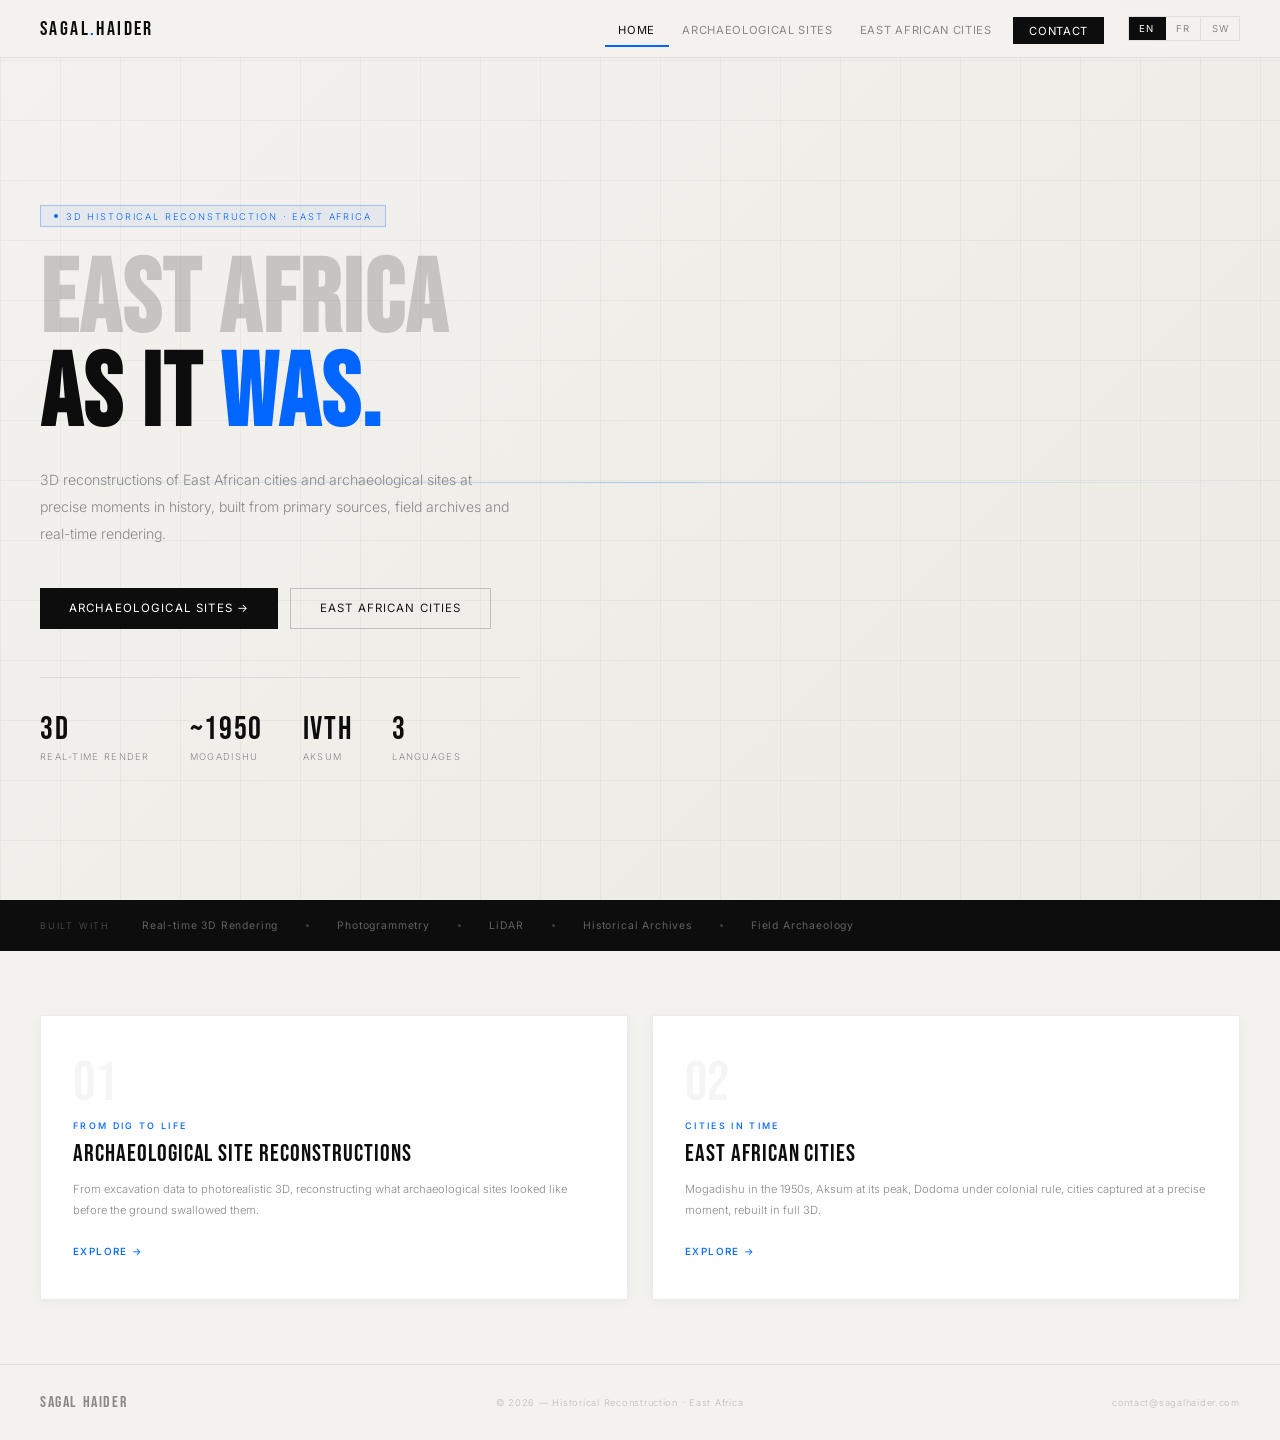
==== commit 71e39d69: "Reformulation de quelques phrases" ====
--- a/index.html
+++ b/index.html
@@ -5,134 +5,7 @@
 <meta name="viewport" content="width=device-width, initial-scale=1.0">
 <title>Sagal Haider — Historical Reconstruction</title>
 <link href="https://fonts.googleapis.com/css2?family=Bebas+Neue&family=Inter:wght@300;400;500;600&display=swap" rel="stylesheet">
-<style>
-*,*::before,*::after{margin:0;padding:0;box-sizing:border-box}
-:root{--bg:#f4f2ee;--bg2:#eceae4;--dark:#0d0d0d;--blue:#0066ff;--blue-light:rgba(0,102,255,0.08);--border:rgba(0,0,0,0.08);--muted:#888;--text:#1a1a1a}
-html{scroll-behavior:smooth}
-body{background:var(--bg);color:var(--text);font-family:'Inter',sans-serif;font-weight:300;overflow-x:hidden}
-nav{position:fixed;top:0;left:0;right:0;z-index:100;display:flex;justify-content:space-between;align-items:center;padding:1rem 2.5rem;background:rgba(244,242,238,0.94);backdrop-filter:blur(16px);border-bottom:1px solid var(--border)}
-.nav-logo{font-family:'Bebas Neue',sans-serif;font-size:1.25rem;letter-spacing:0.12em;color:var(--dark)}
-.nav-logo span{color:var(--blue)}
-.nav-right{display:flex;align-items:center;gap:0.5rem}
-.nav-links{display:flex;gap:0;list-style:none;align-items:center}
-.nav-links a{color:var(--muted);text-decoration:none;font-size:0.7rem;letter-spacing:0.06em;padding:0.45rem 0.85rem;transition:color 0.2s;text-transform:uppercase;font-weight:400}
-.nav-links a:hover{color:var(--dark)}
-.nav-links a.active{color:var(--dark);border-bottom:2px solid var(--blue)}
-.nav-links a.nav-cta{background:var(--dark);color:#fff;padding:0.42rem 1rem;margin-left:0.5rem;border-bottom:none}
-.nav-links a.nav-cta:hover{background:var(--blue)}
-.lang-switcher{display:flex;border:1px solid var(--border);overflow:hidden;margin-left:1rem}
-.lang-btn{padding:0.38rem 0.65rem;font-size:0.6rem;letter-spacing:0.1em;cursor:pointer;border:none;background:none;color:var(--muted);font-family:'Inter',sans-serif;transition:all 0.2s;border-right:1px solid var(--border);font-weight:400}
-.lang-btn:last-child{border-right:none}
-.lang-btn.active{background:var(--dark);color:#fff}
-.hamburger{display:none;flex-direction:column;gap:5px;cursor:pointer;padding:4px;background:none;border:none}
-.hamburger span{display:block;width:22px;height:1.5px;background:var(--dark);transition:all 0.3s}
-.mobile-menu{display:none;position:fixed;top:56px;left:0;right:0;bottom:0;background:var(--bg);z-index:99;flex-direction:column;padding:2rem;gap:0;border-top:1px solid var(--border);overflow-y:auto}
-.mobile-menu.open{display:flex}
-.mobile-menu a{color:var(--text);text-decoration:none;font-size:1.1rem;font-weight:400;padding:1rem 0;border-bottom:1px solid var(--border);letter-spacing:0.05em}
-.mobile-menu a.nav-cta{margin-top:1rem;background:var(--dark);color:#fff;padding:0.85rem 1.5rem;text-align:center;border-bottom:none}
-.mobile-lang{display:flex;gap:0.5rem;margin-top:1.5rem}
-.mobile-lang button{flex:1;padding:0.65rem;font-size:0.75rem;letter-spacing:0.1em;cursor:pointer;border:1px solid var(--border);background:none;color:var(--muted);font-family:'Inter',sans-serif;font-weight:400}
-.mobile-lang button.active{background:var(--dark);color:#fff;border-color:var(--dark)}
-.hero{min-height:100vh;display:flex;flex-direction:column;justify-content:center;align-items:flex-start;position:relative;overflow:hidden;padding:7rem 2.5rem 3rem}
-.hero-bg{position:absolute;inset:0;background:linear-gradient(135deg,var(--bg) 0%,var(--bg2) 100%)}
-.hero-grid{position:absolute;inset:0;background-image:linear-gradient(rgba(0,0,0,0.04) 1px,transparent 1px),linear-gradient(90deg,rgba(0,0,0,0.04) 1px,transparent 1px);background-size:60px 60px}
-.hero-scan{position:absolute;left:0;right:0;height:1px;background:linear-gradient(90deg,transparent,rgba(0,102,255,0.3),transparent);animation:scan 7s linear infinite}
-@keyframes scan{0%{top:0;opacity:1}100%{top:100%;opacity:0}}
-.hero-content{position:relative;z-index:2;max-width:700px}
-.hero-tag{display:inline-flex;align-items:center;gap:0.5rem;padding:0.28rem 0.8rem;border:1px solid rgba(0,102,255,0.3);background:rgba(0,102,255,0.06);font-size:0.58rem;letter-spacing:0.2em;text-transform:uppercase;color:var(--blue);margin-bottom:1.75rem}
-.hero-dot{width:4px;height:4px;border-radius:50%;background:var(--blue);animation:blink 2s ease infinite}
-@keyframes blink{0%,100%{opacity:1}50%{opacity:0.2}}
-h1{font-family:'Bebas Neue',sans-serif;font-size:clamp(3.5rem,8vw,6.5rem);line-height:0.92;letter-spacing:0.02em;margin-bottom:1.5rem;color:var(--dark)}
-h1 .blue{color:var(--blue)}
-h1 .dim{color:rgba(0,0,0,0.18)}
-.hero-sub{font-size:0.88rem;line-height:1.9;color:var(--muted);max-width:480px;margin-bottom:2.5rem}
-.hero-actions{display:flex;gap:0.75rem;flex-wrap:wrap}
-.btn-dark{display:inline-flex;align-items:center;gap:0.5rem;padding:0.8rem 1.8rem;background:var(--dark);color:#fff;font-size:0.72rem;letter-spacing:0.1em;text-transform:uppercase;cursor:pointer;border:none;font-family:'Inter',sans-serif;transition:background 0.2s;font-weight:400}
-.btn-dark:hover{background:var(--blue)}
-.btn-outline{display:inline-flex;align-items:center;gap:0.5rem;padding:0.8rem 1.8rem;border:1px solid rgba(0,0,0,0.2);color:var(--text);font-size:0.72rem;letter-spacing:0.1em;text-transform:uppercase;cursor:pointer;background:none;font-family:'Inter',sans-serif;transition:all 0.2s;font-weight:400}
-.btn-outline:hover{border-color:var(--dark);color:var(--dark)}
-.hero-stats{display:flex;gap:2.5rem;margin-top:3rem;padding-top:2rem;border-top:1px solid var(--border);flex-wrap:wrap}
-.sv{font-family:'Bebas Neue',sans-serif;font-size:2rem;letter-spacing:0.05em;color:var(--dark)}
-.sl{font-size:0.58rem;letter-spacing:0.14em;text-transform:uppercase;color:var(--muted);margin-top:0.1rem}
-.tech-strip{padding:1.2rem 2.5rem;background:var(--dark);display:flex;align-items:center;gap:2rem;overflow-x:auto}
-.ts-label{font-size:0.56rem;letter-spacing:0.2em;text-transform:uppercase;color:rgba(255,255,255,0.3);white-space:nowrap}
-.ts-items{display:flex;gap:1.75rem;align-items:center}
-.ts-dot{width:3px;height:3px;border-radius:50%;background:rgba(255,255,255,0.2)}
-.ts-item{font-size:0.65rem;letter-spacing:0.08em;color:rgba(255,255,255,0.35);white-space:nowrap;font-weight:400}
-.entry-section{padding:4rem 2.5rem}
-.entry-cards{display:grid;grid-template-columns:1fr 1fr;gap:1.5rem}
-.entry-card{background:#fff;border:1px solid var(--border);padding:2.5rem 2rem;cursor:pointer;position:relative;overflow:hidden;transition:all 0.3s;box-shadow:0 2px 12px rgba(0,0,0,0.04)}
-.entry-card:hover{box-shadow:0 8px 32px rgba(0,0,0,0.1);border-color:rgba(0,102,255,0.2);transform:translateY(-2px)}
-.entry-card::after{content:'';position:absolute;bottom:0;left:0;right:0;height:3px;background:var(--blue);transform:scaleX(0);transform-origin:left;transition:transform 0.35s}
-.entry-card:hover::after{transform:scaleX(1)}
-.entry-num{font-family:'Bebas Neue',sans-serif;font-size:3.5rem;color:rgba(0,0,0,0.04);line-height:1;margin-bottom:0.5rem}
-.entry-label{font-size:0.56rem;letter-spacing:0.26em;text-transform:uppercase;color:var(--blue);margin-bottom:0.6rem;font-weight:500}
-.entry-title{font-family:'Bebas Neue',sans-serif;font-size:1.5rem;letter-spacing:0.04em;margin-bottom:0.75rem;line-height:1.1;color:var(--dark)}
-.entry-desc{font-size:0.7rem;line-height:1.85;color:var(--muted)}
-.entry-arrow{display:inline-flex;align-items:center;gap:0.4rem;margin-top:1.5rem;font-size:0.62rem;letter-spacing:0.14em;text-transform:uppercase;color:var(--blue);font-weight:500;transition:gap 0.2s}
-.entry-card:hover .entry-arrow{gap:0.7rem}
-.page{display:none;min-height:100vh;padding:6rem 2.5rem 3rem}
-.page.active{display:block}
-.back-btn{display:inline-flex;align-items:center;gap:0.5rem;font-size:0.62rem;letter-spacing:0.14em;text-transform:uppercase;color:var(--muted);cursor:pointer;border:none;background:none;font-family:'Inter',sans-serif;margin-bottom:2rem;transition:color 0.2s;font-weight:400}
-.back-btn:hover{color:var(--dark)}
-.page-header{margin-bottom:3rem;padding-bottom:2rem;border-bottom:1px solid var(--border)}
-.page-eye{font-size:0.58rem;letter-spacing:0.26em;text-transform:uppercase;color:var(--blue);margin-bottom:0.5rem;font-weight:500}
-.page-title{font-family:'Bebas Neue',sans-serif;font-size:clamp(2.2rem,5vw,3.5rem);letter-spacing:0.04em;color:var(--dark)}
-.page-sub{font-size:0.76rem;line-height:1.9;color:var(--muted);max-width:540px;margin-top:0.65rem}
-.video-grid{display:grid;grid-template-columns:repeat(2,1fr);gap:1.5rem}
-.video-card{background:#fff;border:1px solid var(--border);overflow:hidden;box-shadow:0 2px 12px rgba(0,0,0,0.04)}
-.video-slot{position:relative;aspect-ratio:16/9;background:var(--dark);overflow:hidden;cursor:pointer}
-.video-slot video{width:100%;height:100%;object-fit:cover;display:block}
-.video-placeholder{width:100%;height:100%;display:flex;flex-direction:column;align-items:center;justify-content:center;gap:0.75rem;background:linear-gradient(135deg,#111 0%,#1a1a2e 100%)}
-.video-grid-lines{position:absolute;inset:0;background-image:linear-gradient(rgba(255,255,255,0.03) 1px,transparent 1px),linear-gradient(90deg,rgba(255,255,255,0.03) 1px,transparent 1px);background-size:40px 40px}
-.play-btn{width:52px;height:52px;border-radius:50%;background:rgba(0,102,255,0.9);display:flex;align-items:center;justify-content:center;position:relative;z-index:1;transition:transform 0.2s;cursor:pointer}
-.play-btn:hover{transform:scale(1.1)}
-.video-label-overlay{position:absolute;bottom:0;left:0;right:0;padding:1rem;background:linear-gradient(to top,rgba(0,0,0,0.7),transparent);z-index:1}
-.video-badge{font-size:0.52rem;letter-spacing:0.2em;text-transform:uppercase;color:rgba(255,255,255,0.5);margin-bottom:0.2rem}
-.video-title-overlay{font-size:0.78rem;color:#fff;font-weight:500}
-.video-info{padding:1.25rem}
-.video-loc{font-size:0.56rem;letter-spacing:0.22em;text-transform:uppercase;color:var(--blue);margin-bottom:0.3rem;font-weight:500}
-.video-name{font-size:0.9rem;font-weight:500;color:var(--dark);margin-bottom:0.4rem}
-.video-desc{font-size:0.68rem;line-height:1.8;color:var(--muted)}
-.video-tags{display:flex;gap:0.3rem;flex-wrap:wrap;margin-top:0.85rem}
-.vtag{font-size:0.5rem;letter-spacing:0.1em;text-transform:uppercase;padding:0.2rem 0.5rem;border:1px solid var(--border);color:var(--muted)}
-.approach{margin-top:3rem;padding:2.5rem;background:var(--dark);display:grid;grid-template-columns:1fr 1.6fr;gap:3.5rem;align-items:center}
-.aq{font-family:'Bebas Neue',sans-serif;font-size:clamp(1.6rem,2.5vw,2.4rem);line-height:1.1;letter-spacing:0.04em;color:#fff}
-.aq .blue{color:#4d94ff}
-.ab p{font-size:0.74rem;line-height:2;color:rgba(255,255,255,0.45)}
-.ab p+p{margin-top:0.75rem}
-.contact-grid{display:grid;grid-template-columns:1fr 1.2fr;gap:4rem;align-items:start}
-.contact-info p{font-size:0.76rem;line-height:2;color:var(--muted);margin-bottom:1.25rem}
-.contact-mail{display:inline-flex;align-items:center;gap:0.4rem;font-size:0.78rem;color:var(--blue);text-decoration:none;font-weight:500;border-bottom:1px solid rgba(0,102,255,0.3);padding-bottom:0.2rem}
-.form-group{margin-bottom:1.1rem}
-.form-label{display:block;font-size:0.58rem;letter-spacing:0.18em;text-transform:uppercase;color:var(--muted);margin-bottom:0.45rem;font-weight:500}
-.form-input,.form-textarea,.form-select{width:100%;background:#fff;border:1px solid var(--border);color:var(--text);font-family:'Inter',sans-serif;font-size:0.78rem;padding:0.7rem 0.95rem;outline:none;transition:border-color 0.2s;font-weight:300;-webkit-appearance:none}
-.form-input:focus,.form-textarea:focus,.form-select:focus{border-color:var(--blue)}
-.form-textarea{resize:vertical;min-height:110px}
-.submit-btn{width:100%;padding:0.88rem;background:var(--dark);color:#fff;border:none;font-family:'Inter',sans-serif;font-size:0.72rem;letter-spacing:0.14em;text-transform:uppercase;cursor:pointer;transition:background 0.2s;margin-top:0.5rem;font-weight:400}
-.submit-btn:hover{background:var(--blue)}
-.success-msg{display:none;padding:0.9rem;border:1px solid rgba(0,102,255,0.25);background:rgba(0,102,255,0.06);font-size:0.7rem;color:var(--blue);margin-top:0.75rem}
-footer{padding:1.75rem 2.5rem;display:flex;justify-content:space-between;align-items:center;border-top:1px solid var(--border);flex-wrap:wrap;gap:0.75rem}
-.fb{font-family:'Bebas Neue',sans-serif;font-size:1rem;letter-spacing:0.1em;color:var(--muted)}
-.fc{font-size:0.58rem;color:#bbb;letter-spacing:0.08em}
-@media(max-width:768px){
-  nav{padding:1rem 1.25rem}
-  .nav-links{display:none}
-  .hamburger{display:flex}
-  .lang-switcher{display:none}
-  .hero{padding:5.5rem 1.25rem 2.5rem}
-  h1{font-size:clamp(3rem,12vw,4.5rem)}
-  .hero-stats{gap:1.5rem}
-  .entry-section{padding:2.5rem 1.25rem}
-  .entry-cards{grid-template-columns:1fr;gap:1rem}
-  .page{padding:5rem 1.25rem 2.5rem}
-  .video-grid{grid-template-columns:1fr}
-  .approach{grid-template-columns:1fr;gap:1.5rem;padding:1.75rem}
-  .contact-grid{grid-template-columns:1fr;gap:2rem}
-  .tech-strip{padding:1rem 1.25rem}
-  footer{padding:1.5rem 1.25rem}
-}
-</style>
+<link rel="stylesheet" href="css/style.css">
 </head>
 <body>
 
@@ -177,7 +50,7 @@
     <div class="hero-content">
       <div class="hero-tag"><span class="hero-dot"></span><span data-i18n="hero.tag">3D Historical Reconstruction · East Africa</span></div>
       <h1><span class="dim" data-i18n="hero.h1a">East Africa</span><br><span data-i18n="hero.h1b2">as it </span><span class="blue" data-i18n="hero.h1b">was.</span></h1>
-      <p class="hero-sub" data-i18n="hero.sub">3D reconstructions of East African cities and archaeological sites at precise moments in history — built from primary sources, field archives and real-time rendering.</p>
+      <p class="hero-sub" data-i18n="hero.sub">3D reconstructions of East African cities and archaeological sites at precise moments in history, built from primary sources, field archives and real-time rendering.</p>
       <div class="hero-actions">
         <button class="btn-dark" onclick="showPage('archaeology',null)" data-i18n="cta.arch">Archaeological Sites &#8594;</button>
         <button class="btn-outline" onclick="showPage('cities',null)" data-i18n="cta.cities">East African Cities</button>
@@ -206,14 +79,14 @@
         <div class="entry-num">01</div>
         <div class="entry-label" data-i18n="card1.label">From dig to life</div>
         <div class="entry-title" data-i18n="card1.title">Archaeological Site Reconstructions</div>
-        <p class="entry-desc" data-i18n="card1.desc">From excavation data to photorealistic 3D — reconstructing what archaeological sites looked like before the ground swallowed them.</p>
+        <p class="entry-desc" data-i18n="card1.desc">From excavation data to photorealistic 3D, reconstructing what archaeological sites looked like before the ground swallowed them.</p>
         <div class="entry-arrow" data-i18n="explore">Explore &#8594;</div>
       </div>
       <div class="entry-card" onclick="showPage('cities',null)">
         <div class="entry-num">02</div>
         <div class="entry-label" data-i18n="card2.label">Cities in time</div>
         <div class="entry-title" data-i18n="card2.title">East African Cities</div>
-        <p class="entry-desc" data-i18n="card2.desc">Mogadishu in the 1950s, Aksum at its peak, Dodoma under colonial rule — cities captured at a precise moment, rebuilt in full 3D.</p>
+        <p class="entry-desc" data-i18n="card2.desc">Mogadishu in the 1950s, Aksum at its peak, Dodoma under colonial rule, cities captured at a precise moment, rebuilt in full 3D.</p>
         <div class="entry-arrow" data-i18n="explore">Explore &#8594;</div>
       </div>
     </div>
@@ -373,55 +246,6 @@
   <footer><div class="fb">SAGAL HAIDER</div><div class="fc" data-i18n="footer.copy">&#169; 2026 &#8212; Historical Reconstruction &#183; East Africa</div><div class="fc">contact@sagalhaider.com</div></footer>
 </div>
 
-<script>
-const T={en:{"nav.home":"Home","nav.archaeology":"Archaeological Sites","nav.cities":"East African Cities","nav.contact":"Contact & Suggestions","hero.tag":"3D Historical Reconstruction · East Africa","hero.h1a":"East Africa","hero.h1b2":"as it ","hero.h1b":"was.","hero.sub":"3D reconstructions of East African cities and archaeological sites at precise moments in history — built from primary sources, field archives and real-time rendering.","cta.arch":"Archaeological Sites →","cta.cities":"East African Cities","stat.render":"Real-time render","stat.lang":"Languages","card1.label":"From dig to life","card1.title":"Archaeological Site Reconstructions","card1.desc":"From excavation data to photorealistic 3D — reconstructing what archaeological sites looked like before the ground swallowed them.","card2.label":"Cities in time","card2.title":"East African Cities","card2.desc":"Mogadishu in the 1950s, Aksum at its peak, Dodoma under colonial rule — cities captured at a precise moment, rebuilt in full 3D.","explore":"Explore →","back":"Back","arch.sub":"Using excavation reports, field surveys and photogrammetry to reconstruct sites as they once stood — with rigour and no romanticism.","cities.sub":"Cities reconstructed at a precise moment in their history — documented, modelled, rendered.","opone.title":"The Port of Opone","opone.desc":"Aerial flyover of the ancient Somali trading port at its commercial peak — reconstructed from excavation data.","gedi.title":"Gedi — The Silent City","gedi.desc":"Ground-level immersion through the Swahili city of Gedi — mosques, palaces and coral-stone streets rebuilt from field surveys.","mogadishu.title":"Mogadishu Before the War","mogadishu.desc":"Street-level immersion through 1950s Mogadishu — Italian colonial boulevards and traditional neighbourhoods from photographic archives.","aksum.title":"Aksum at Its Peak","aksum.desc":"Aerial and street view of the kingdom of Aksum — obelisks, palaces and trade routes from archaeological excavations.","approach.arch.q1":"No","approach.arch.q2":"romanticisation.","approach.arch.q3":"Historical rigour.","approach.arch.p1":"Every reconstruction starts from primary sources — excavation reports, field photographs, soil stratigraphy, period plans.","approach.arch.p2":"Where sources are incomplete, uncertainty is documented — not filled with imagination.","approach.cities.q1":"A city","approach.cities.q2":"at a ","approach.cities.q3":"precise","approach.cities.q4":"moment.","approach.cities.p1":"Mogadishu in the 1950s is not a lost city. It is a living city with a history and inhabitants. Reconstructing it means showing what existed — without romanticism.","approach.cities.p2":"Every project is built from primary sources: archives, period plans, testimonies — rendered in full real-time 3D.","contact.title":"Get in Touch","contact.sub":"A suggestion for a city or site? Archival material to share? A collaboration in mind?","contact.p1":"Historians, archaeologists, diaspora communities and curious minds are all welcome to contribute suggestions, sources or feedback.","contact.p2":"You can also reach me directly:","form.name":"Your name","form.email":"Your email","form.type":"Type of message","form.select":"Select...","form.msg":"Your message","form.send":"Send message →","form.opt1":"Site or city suggestion","form.opt2":"Archival material to share","form.opt3":"Collaboration proposal","form.opt4":"General feedback","form.opt5":"Other","form.success":"✓ Message sent — thank you!","footer.copy":"© 2026 — Historical Reconstruction · East Africa"},
-fr:{"nav.home":"Accueil","nav.archaeology":"Sites archéologiques","nav.cities":"Villes d'Afrique de l'Est","nav.contact":"Contact & Suggestions","hero.tag":"Reconstitution historique 3D · Afrique de l'Est","hero.h1a":"L'Afrique de l'Est","hero.h1b2":"telle qu'elle ","hero.h1b":"était.","hero.sub":"Reconstitutions 3D de villes et sites archéologiques d'Afrique de l'Est à des moments précis — à partir de sources primaires et rendu temps réel.","cta.arch":"Sites archéologiques →","cta.cities":"Villes d'Afrique de l'Est","stat.render":"Rendu temps réel","stat.lang":"Langues","card1.label":"De la fouille à la vie","card1.title":"Reconstitution de sites archéologiques","card1.desc":"Des données de fouilles à la 3D photoréaliste — reconstituer ce qu'étaient les sites avant que la terre ne les engloutisse.","card2.label":"Les villes dans le temps","card2.title":"Villes d'Afrique de l'Est","card2.desc":"Mogadishu dans les années 1950, Aksum à son apogée, Dodoma sous la colonisation — des villes capturées à un moment précis.","explore":"Explorer →","back":"Retour","arch.sub":"Rapports de fouilles, relevés et photogrammétrie pour reconstituer les sites tels qu'ils étaient — avec rigueur, sans romantisme.","cities.sub":"Des villes reconstituées à un moment précis — documentées, modélisées, rendues.","opone.title":"Le port d'Opone","opone.desc":"Survol aérien de l'ancien port somalien à son apogée — reconstitué à partir de données de fouilles.","gedi.title":"Gedi — La cité silencieuse","gedi.desc":"Immersion au sol dans la cité swahili de Gedi — mosquées, palais et ruelles en corail d'après les relevés de terrain.","mogadishu.title":"Mogadishu avant la guerre","mogadishu.desc":"Immersion dans Mogadishu des années 1950 — boulevards coloniaux italiens et quartiers traditionnels d'après archives photographiques.","aksum.title":"Aksum à son apogée","aksum.desc":"Vue aérienne et au sol du royaume d'Aksum — obélisques, palais et routes commerciales d'après fouilles archéologiques.","approach.arch.q1":"Sans","approach.arch.q2":"romantisme.","approach.arch.q3":"Rigueur historique.","approach.arch.p1":"Chaque reconstitution part de sources primaires — rapports de fouilles, photos de terrain, stratigraphie, plans d'époque.","approach.arch.p2":"Là où les sources sont incomplètes, l'incertitude est documentée — jamais comblée par l'imagination.","approach.cities.q1":"Une ville","approach.cities.q2":"à un moment ","approach.cities.q3":"précis","approach.cities.q4":"de son histoire.","approach.cities.p1":"Mogadishu dans les années 1950 n'est pas une ville perdue. C'est une ville vivante. La reconstituer, c'est montrer ce qui a existé — sans romantisme.","approach.cities.p2":"Chaque projet part de sources primaires : archives, plans d'époque, témoignages — rendu en 3D temps réel.","contact.title":"Nous contacter","contact.sub":"Une suggestion de ville ou de site ? Des archives à partager ? Un projet de collaboration ?","contact.p1":"Historiens, archéologues, diasporas et curieux sont bienvenus pour partager suggestions, sources ou retours.","contact.p2":"Vous pouvez aussi me contacter directement :","form.name":"Votre nom","form.email":"Votre email","form.type":"Type de message","form.select":"Choisir...","form.msg":"Votre message","form.send":"Envoyer →","form.opt1":"Suggestion de site ou ville","form.opt2":"Archives à partager","form.opt3":"Proposition de collaboration","form.opt4":"Retour général","form.opt5":"Autre","form.success":"✓ Message envoyé — merci !","footer.copy":"© 2026 — Reconstitution historique · Afrique de l'Est"},
-sw:{"nav.home":"Nyumbani","nav.archaeology":"Maeneo ya Kiakiolojia","nav.cities":"Miji ya Afrika Mashariki","nav.contact":"Mawasiliano","hero.tag":"Ujenzi wa Kihistoria 3D · Afrika Mashariki","hero.h1a":"Afrika Mashariki","hero.h1b2":"ilivyo","hero.h1b":"kuwa.","hero.sub":"Ujenzi wa 3D wa miji na maeneo ya kiakiolojia ya Afrika Mashariki — kutoka vyanzo vya msingi na uwakilishi wa wakati halisi.","cta.arch":"Maeneo ya Kiakiolojia →","cta.cities":"Miji ya Afrika Mashariki","stat.render":"Uwakilishi wa sasa","stat.lang":"Lugha","card1.label":"Kutoka uchimbaji hadi uhai","card1.title":"Ujenzi wa Maeneo ya Kiakiolojia","card1.desc":"Kutoka data za uchimbaji hadi 3D — kujenga upya maeneo ya kiakiolojia yalivyoonekana.","card2.label":"Miji katika wakati","card2.title":"Miji ya Afrika Mashariki","card2.desc":"Mogadishu miaka ya 1950, Aksum kilele chake, Dodoma chini ya ukoloni — miji iliyonaswa wakati maalum.","explore":"Chunguza →","back":"Rudi","arch.sub":"Kutumia ripoti za uchimbaji na fotogrammeti kujenga upya maeneo — kwa udhibiti na bila hisia.","cities.sub":"Miji iliyojengwa upya wakati maalum — iliyoandikwa, iliyoundwa, iliyowakilishwa.","opone.title":"Bandari ya Opone","opone.desc":"Ndege ya juu ya bandari ya kale ya Kisomali — iliyojengwa upya kutoka data za uchimbaji.","gedi.title":"Gedi — Mji wa Kimya","gedi.desc":"Kuzama ardhini katika mji wa Kiswahili wa Gedi — misikiti, majumba na barabara za matumbawe.","mogadishu.title":"Mogadishu Kabla ya Vita","mogadishu.desc":"Kuzama katika Mogadishu ya miaka ya 1950 — barabara za Italia na mitaa ya jadi kutoka kumbukumbu.","aksum.title":"Aksum Kilele Chake","aksum.desc":"Mtazamo wa anga na ardhini wa Aksum — obelisks, majumba na njia za biashara.","approach.arch.q1":"Bila","approach.arch.q2":"hisia.","approach.arch.q3":"Udhibiti wa kihistoria.","approach.arch.p1":"Kila ujenzi huanza kutoka vyanzo vya msingi — ripoti za uchimbaji, picha za uwanjani, mipango ya kipindi.","approach.arch.p2":"Pale vyanzo visipokamilika, kutokuwa na uhakika kunaandikwa — hakuna kujaza kwa mawazo.","approach.cities.q1":"Mji","approach.cities.q2":"wakati ","approach.cities.q3":"maalum","approach.cities.q4":"wa historia.","approach.cities.p1":"Mogadishu miaka ya 1950 si mji uliopotea. Ni mji hai. Kuujenga upya kunamaanisha kuonyesha kilichokuwepo.","approach.cities.p2":"Kila mradi hujengwa kutoka vyanzo vya msingi: kumbukumbu, mipango, ushuhuda — katika 3D ya wakati halisi.","contact.title":"Wasiliana Nasi","contact.sub":"Pendekezo la mji? Nyenzo za kumbukumbu? Ushirikiano?","contact.p1":"Wanahistoria, wachimbaji, diaspora na watu wanaopenda kujua wanakaribishwa.","contact.p2":"Unaweza pia kunifikia moja kwa moja:","form.name":"Jina lako","form.email":"Barua pepe yako","form.type":"Aina ya ujumbe","form.select":"Chagua...","form.msg":"Ujumbe wako","form.send":"Tuma →","form.opt1":"Pendekezo la eneo au mji","form.opt2":"Nyenzo za kumbukumbu","form.opt3":"Mapendekezo ya ushirikiano","form.opt4":"Maoni ya jumla","form.opt5":"Nyingine","form.success":"✓ Ujumbe umetumwa — asante!","footer.copy":"© 2026 — Ujenzi wa Kihistoria · Afrika Mashariki"}};
-
-function setLang(l,btn){
-  document.querySelectorAll('[data-i18n]').forEach(el=>{
-    const k=el.getAttribute('data-i18n');
-    if(T[l][k]!==undefined) el.textContent=T[l][k];
-  });
-  document.querySelectorAll('.lang-btn').forEach(b=>b.classList.remove('active'));
-  btn.classList.add('active');
-}
-function syncMobileLang(btn){
-  document.querySelectorAll('.mobile-lang button').forEach(b=>b.classList.remove('active'));
-  btn.classList.add('active');
-}
-function showPage(name,e){
-  if(e) e.preventDefault();
-  document.getElementById('page-home').style.display='none';
-  document.querySelectorAll('.page').forEach(p=>p.classList.remove('active'));
-  document.getElementById('page-'+name).classList.add('active');
-  document.querySelectorAll('.nav-links a').forEach(a=>a.classList.remove('active'));
-  const el=document.getElementById('nav-'+name);
-  if(el) el.classList.add('active');
-  window.scrollTo(0,0);
-}
-function showHome(e){
-  if(e) e.preventDefault();
-  document.getElementById('page-home').style.display='block';
-  document.querySelectorAll('.page').forEach(p=>p.classList.remove('active'));
-  document.querySelectorAll('.nav-links a').forEach(a=>a.classList.remove('active'));
-  document.getElementById('nav-home').classList.add('active');
-  window.scrollTo(0,0);
-}
-function toggleMenu(){
-  document.getElementById('mobile-menu').classList.toggle('open');
-}
-function submitForm(){
-  const n=document.getElementById('f-name').value;
-  const em=document.getElementById('f-email').value;
-  const m=document.getElementById('f-msg').value;
-  if(!n||!em||!m){alert('Please fill in your name, email and message.');return;}
-  document.getElementById('success-msg').style.display='block';
-  document.getElementById('f-name').value='';
-  document.getElementById('f-email').value='';
-  document.getElementById('f-msg').value='';
-  document.getElementById('f-type').value='';
-}
-</script>
+<script src="js/script.js"></script>
 </body>
-</html>+</html>
--- a/css/style.css
+++ b/css/style.css
@@ -0,0 +1,126 @@
+*,*::before,*::after{margin:0;padding:0;box-sizing:border-box}
+:root{--bg:#f4f2ee;--bg2:#eceae4;--dark:#0d0d0d;--blue:#0066ff;--blue-light:rgba(0,102,255,0.08);--border:rgba(0,0,0,0.08);--muted:#888;--text:#1a1a1a}
+html{scroll-behavior:smooth}
+body{background:var(--bg);color:var(--text);font-family:'Inter',sans-serif;font-weight:300;overflow-x:hidden}
+nav{position:fixed;top:0;left:0;right:0;z-index:100;display:flex;justify-content:space-between;align-items:center;padding:1rem 2.5rem;background:rgba(244,242,238,0.94);backdrop-filter:blur(16px);border-bottom:1px solid var(--border)}
+.nav-logo{font-family:'Bebas Neue',sans-serif;font-size:1.25rem;letter-spacing:0.12em;color:var(--dark)}
+.nav-logo span{color:var(--blue)}
+.nav-right{display:flex;align-items:center;gap:0.5rem}
+.nav-links{display:flex;gap:0;list-style:none;align-items:center}
+.nav-links a{color:var(--muted);text-decoration:none;font-size:0.7rem;letter-spacing:0.06em;padding:0.45rem 0.85rem;transition:color 0.2s;text-transform:uppercase;font-weight:400}
+.nav-links a:hover{color:var(--dark)}
+.nav-links a.active{color:var(--dark);border-bottom:2px solid var(--blue)}
+.nav-links a.nav-cta{background:var(--dark);color:#fff;padding:0.42rem 1rem;margin-left:0.5rem;border-bottom:none}
+.nav-links a.nav-cta:hover{background:var(--blue)}
+.lang-switcher{display:flex;border:1px solid var(--border);overflow:hidden;margin-left:1rem}
+.lang-btn{padding:0.38rem 0.65rem;font-size:0.6rem;letter-spacing:0.1em;cursor:pointer;border:none;background:none;color:var(--muted);font-family:'Inter',sans-serif;transition:all 0.2s;border-right:1px solid var(--border);font-weight:400}
+.lang-btn:last-child{border-right:none}
+.lang-btn.active{background:var(--dark);color:#fff}
+.hamburger{display:none;flex-direction:column;gap:5px;cursor:pointer;padding:4px;background:none;border:none}
+.hamburger span{display:block;width:22px;height:1.5px;background:var(--dark);transition:all 0.3s}
+.mobile-menu{display:none;position:fixed;top:56px;left:0;right:0;bottom:0;background:var(--bg);z-index:99;flex-direction:column;padding:2rem;gap:0;border-top:1px solid var(--border);overflow-y:auto}
+.mobile-menu.open{display:flex}
+.mobile-menu a{color:var(--text);text-decoration:none;font-size:1.1rem;font-weight:400;padding:1rem 0;border-bottom:1px solid var(--border);letter-spacing:0.05em}
+.mobile-menu a.nav-cta{margin-top:1rem;background:var(--dark);color:#fff;padding:0.85rem 1.5rem;text-align:center;border-bottom:none}
+.mobile-lang{display:flex;gap:0.5rem;margin-top:1.5rem}
+.mobile-lang button{flex:1;padding:0.65rem;font-size:0.75rem;letter-spacing:0.1em;cursor:pointer;border:1px solid var(--border);background:none;color:var(--muted);font-family:'Inter',sans-serif;font-weight:400}
+.mobile-lang button.active{background:var(--dark);color:#fff;border-color:var(--dark)}
+.hero{min-height:100vh;display:flex;flex-direction:column;justify-content:center;align-items:flex-start;position:relative;overflow:hidden;padding:7rem 2.5rem 3rem}
+.hero-bg{position:absolute;inset:0;background:linear-gradient(135deg,var(--bg) 0%,var(--bg2) 100%)}
+.hero-grid{position:absolute;inset:0;background-image:linear-gradient(rgba(0,0,0,0.04) 1px,transparent 1px),linear-gradient(90deg,rgba(0,0,0,0.04) 1px,transparent 1px);background-size:60px 60px}
+.hero-scan{position:absolute;left:0;right:0;height:1px;background:linear-gradient(90deg,transparent,rgba(0,102,255,0.3),transparent);animation:scan 7s linear infinite}
+@keyframes scan{0%{top:0;opacity:1}100%{top:100%;opacity:0}}
+.hero-content{position:relative;z-index:2;max-width:700px}
+.hero-tag{display:inline-flex;align-items:center;gap:0.5rem;padding:0.28rem 0.8rem;border:1px solid rgba(0,102,255,0.3);background:rgba(0,102,255,0.06);font-size:0.58rem;letter-spacing:0.2em;text-transform:uppercase;color:var(--blue);margin-bottom:1.75rem}
+.hero-dot{width:4px;height:4px;border-radius:50%;background:var(--blue);animation:blink 2s ease infinite}
+@keyframes blink{0%,100%{opacity:1}50%{opacity:0.2}}
+h1{font-family:'Bebas Neue',sans-serif;font-size:clamp(3.5rem,8vw,6.5rem);line-height:0.92;letter-spacing:0.02em;margin-bottom:1.5rem;color:var(--dark)}
+h1 .blue{color:var(--blue)}
+h1 .dim{color:rgba(0,0,0,0.18)}
+.hero-sub{font-size:0.88rem;line-height:1.9;color:var(--muted);max-width:480px;margin-bottom:2.5rem}
+.hero-actions{display:flex;gap:0.75rem;flex-wrap:wrap}
+.btn-dark{display:inline-flex;align-items:center;gap:0.5rem;padding:0.8rem 1.8rem;background:var(--dark);color:#fff;font-size:0.72rem;letter-spacing:0.1em;text-transform:uppercase;cursor:pointer;border:none;font-family:'Inter',sans-serif;transition:background 0.2s;font-weight:400}
+.btn-dark:hover{background:var(--blue)}
+.btn-outline{display:inline-flex;align-items:center;gap:0.5rem;padding:0.8rem 1.8rem;border:1px solid rgba(0,0,0,0.2);color:var(--text);font-size:0.72rem;letter-spacing:0.1em;text-transform:uppercase;cursor:pointer;background:none;font-family:'Inter',sans-serif;transition:all 0.2s;font-weight:400}
+.btn-outline:hover{border-color:var(--dark);color:var(--dark)}
+.hero-stats{display:flex;gap:2.5rem;margin-top:3rem;padding-top:2rem;border-top:1px solid var(--border);flex-wrap:wrap}
+.sv{font-family:'Bebas Neue',sans-serif;font-size:2rem;letter-spacing:0.05em;color:var(--dark)}
+.sl{font-size:0.58rem;letter-spacing:0.14em;text-transform:uppercase;color:var(--muted);margin-top:0.1rem}
+.tech-strip{padding:1.2rem 2.5rem;background:var(--dark);display:flex;align-items:center;gap:2rem;overflow-x:auto}
+.ts-label{font-size:0.56rem;letter-spacing:0.2em;text-transform:uppercase;color:rgba(255,255,255,0.3);white-space:nowrap}
+.ts-items{display:flex;gap:1.75rem;align-items:center}
+.ts-dot{width:3px;height:3px;border-radius:50%;background:rgba(255,255,255,0.2)}
+.ts-item{font-size:0.65rem;letter-spacing:0.08em;color:rgba(255,255,255,0.35);white-space:nowrap;font-weight:400}
+.entry-section{padding:4rem 2.5rem}
+.entry-cards{display:grid;grid-template-columns:1fr 1fr;gap:1.5rem}
+.entry-card{background:#fff;border:1px solid var(--border);padding:2.5rem 2rem;cursor:pointer;position:relative;overflow:hidden;transition:all 0.3s;box-shadow:0 2px 12px rgba(0,0,0,0.04)}
+.entry-card:hover{box-shadow:0 8px 32px rgba(0,0,0,0.1);border-color:rgba(0,102,255,0.2);transform:translateY(-2px)}
+.entry-card::after{content:'';position:absolute;bottom:0;left:0;right:0;height:3px;background:var(--blue);transform:scaleX(0);transform-origin:left;transition:transform 0.35s}
+.entry-card:hover::after{transform:scaleX(1)}
+.entry-num{font-family:'Bebas Neue',sans-serif;font-size:3.5rem;color:rgba(0,0,0,0.04);line-height:1;margin-bottom:0.5rem}
+.entry-label{font-size:0.56rem;letter-spacing:0.26em;text-transform:uppercase;color:var(--blue);margin-bottom:0.6rem;font-weight:500}
+.entry-title{font-family:'Bebas Neue',sans-serif;font-size:1.5rem;letter-spacing:0.04em;margin-bottom:0.75rem;line-height:1.1;color:var(--dark)}
+.entry-desc{font-size:0.7rem;line-height:1.85;color:var(--muted)}
+.entry-arrow{display:inline-flex;align-items:center;gap:0.4rem;margin-top:1.5rem;font-size:0.62rem;letter-spacing:0.14em;text-transform:uppercase;color:var(--blue);font-weight:500;transition:gap 0.2s}
+.entry-card:hover .entry-arrow{gap:0.7rem}
+.page{display:none;min-height:100vh;padding:6rem 2.5rem 3rem}
+.page.active{display:block}
+.back-btn{display:inline-flex;align-items:center;gap:0.5rem;font-size:0.62rem;letter-spacing:0.14em;text-transform:uppercase;color:var(--muted);cursor:pointer;border:none;background:none;font-family:'Inter',sans-serif;margin-bottom:2rem;transition:color 0.2s;font-weight:400}
+.back-btn:hover{color:var(--dark)}
+.page-header{margin-bottom:3rem;padding-bottom:2rem;border-bottom:1px solid var(--border)}
+.page-eye{font-size:0.58rem;letter-spacing:0.26em;text-transform:uppercase;color:var(--blue);margin-bottom:0.5rem;font-weight:500}
+.page-title{font-family:'Bebas Neue',sans-serif;font-size:clamp(2.2rem,5vw,3.5rem);letter-spacing:0.04em;color:var(--dark)}
+.page-sub{font-size:0.76rem;line-height:1.9;color:var(--muted);max-width:540px;margin-top:0.65rem}
+.video-grid{display:grid;grid-template-columns:repeat(2,1fr);gap:1.5rem}
+.video-card{background:#fff;border:1px solid var(--border);overflow:hidden;box-shadow:0 2px 12px rgba(0,0,0,0.04)}
+.video-slot{position:relative;aspect-ratio:16/9;background:var(--dark);overflow:hidden;cursor:pointer}
+.video-slot video{width:100%;height:100%;object-fit:cover;display:block}
+.video-placeholder{width:100%;height:100%;display:flex;flex-direction:column;align-items:center;justify-content:center;gap:0.75rem;background:linear-gradient(135deg,#111 0%,#1a1a2e 100%)}
+.video-grid-lines{position:absolute;inset:0;background-image:linear-gradient(rgba(255,255,255,0.03) 1px,transparent 1px),linear-gradient(90deg,rgba(255,255,255,0.03) 1px,transparent 1px);background-size:40px 40px}
+.play-btn{width:52px;height:52px;border-radius:50%;background:rgba(0,102,255,0.9);display:flex;align-items:center;justify-content:center;position:relative;z-index:1;transition:transform 0.2s;cursor:pointer}
+.play-btn:hover{transform:scale(1.1)}
+.video-label-overlay{position:absolute;bottom:0;left:0;right:0;padding:1rem;background:linear-gradient(to top,rgba(0,0,0,0.7),transparent);z-index:1}
+.video-badge{font-size:0.52rem;letter-spacing:0.2em;text-transform:uppercase;color:rgba(255,255,255,0.5);margin-bottom:0.2rem}
+.video-title-overlay{font-size:0.78rem;color:#fff;font-weight:500}
+.video-info{padding:1.25rem}
+.video-loc{font-size:0.56rem;letter-spacing:0.22em;text-transform:uppercase;color:var(--blue);margin-bottom:0.3rem;font-weight:500}
+.video-name{font-size:0.9rem;font-weight:500;color:var(--dark);margin-bottom:0.4rem}
+.video-desc{font-size:0.68rem;line-height:1.8;color:var(--muted)}
+.video-tags{display:flex;gap:0.3rem;flex-wrap:wrap;margin-top:0.85rem}
+.vtag{font-size:0.5rem;letter-spacing:0.1em;text-transform:uppercase;padding:0.2rem 0.5rem;border:1px solid var(--border);color:var(--muted)}
+.approach{margin-top:3rem;padding:2.5rem;background:var(--dark);display:grid;grid-template-columns:1fr 1.6fr;gap:3.5rem;align-items:center}
+.aq{font-family:'Bebas Neue',sans-serif;font-size:clamp(1.6rem,2.5vw,2.4rem);line-height:1.1;letter-spacing:0.04em;color:#fff}
+.aq .blue{color:#4d94ff}
+.ab p{font-size:0.74rem;line-height:2;color:rgba(255,255,255,0.45)}
+.ab p+p{margin-top:0.75rem}
+.contact-grid{display:grid;grid-template-columns:1fr 1.2fr;gap:4rem;align-items:start}
+.contact-info p{font-size:0.76rem;line-height:2;color:var(--muted);margin-bottom:1.25rem}
+.contact-mail{display:inline-flex;align-items:center;gap:0.4rem;font-size:0.78rem;color:var(--blue);text-decoration:none;font-weight:500;border-bottom:1px solid rgba(0,102,255,0.3);padding-bottom:0.2rem}
+.form-group{margin-bottom:1.1rem}
+.form-label{display:block;font-size:0.58rem;letter-spacing:0.18em;text-transform:uppercase;color:var(--muted);margin-bottom:0.45rem;font-weight:500}
+.form-input,.form-textarea,.form-select{width:100%;background:#fff;border:1px solid var(--border);color:var(--text);font-family:'Inter',sans-serif;font-size:0.78rem;padding:0.7rem 0.95rem;outline:none;transition:border-color 0.2s;font-weight:300;-webkit-appearance:none}
+.form-input:focus,.form-textarea:focus,.form-select:focus{border-color:var(--blue)}
+.form-textarea{resize:vertical;min-height:110px}
+.submit-btn{width:100%;padding:0.88rem;background:var(--dark);color:#fff;border:none;font-family:'Inter',sans-serif;font-size:0.72rem;letter-spacing:0.14em;text-transform:uppercase;cursor:pointer;transition:background 0.2s;margin-top:0.5rem;font-weight:400}
+.submit-btn:hover{background:var(--blue)}
+.success-msg{display:none;padding:0.9rem;border:1px solid rgba(0,102,255,0.25);background:rgba(0,102,255,0.06);font-size:0.7rem;color:var(--blue);margin-top:0.75rem}
+footer{padding:1.75rem 2.5rem;display:flex;justify-content:space-between;align-items:center;border-top:1px solid var(--border);flex-wrap:wrap;gap:0.75rem}
+.fb{font-family:'Bebas Neue',sans-serif;font-size:1rem;letter-spacing:0.1em;color:var(--muted)}
+.fc{font-size:0.58rem;color:#bbb;letter-spacing:0.08em}
+@media(max-width:768px){
+  nav{padding:1rem 1.25rem}
+  .nav-links{display:none}
+  .hamburger{display:flex}
+  .lang-switcher{display:none}
+  .hero{padding:5.5rem 1.25rem 2.5rem}
+  h1{font-size:clamp(3rem,12vw,4.5rem)}
+  .hero-stats{gap:1.5rem}
+  .entry-section{padding:2.5rem 1.25rem}
+  .entry-cards{grid-template-columns:1fr;gap:1rem}
+  .page{padding:5rem 1.25rem 2.5rem}
+  .video-grid{grid-template-columns:1fr}
+  .approach{grid-template-columns:1fr;gap:1.5rem;padding:1.75rem}
+  .contact-grid{grid-template-columns:1fr;gap:2rem}
+  .tech-strip{padding:1rem 1.25rem}
+  footer{padding:1.5rem 1.25rem}
+}
